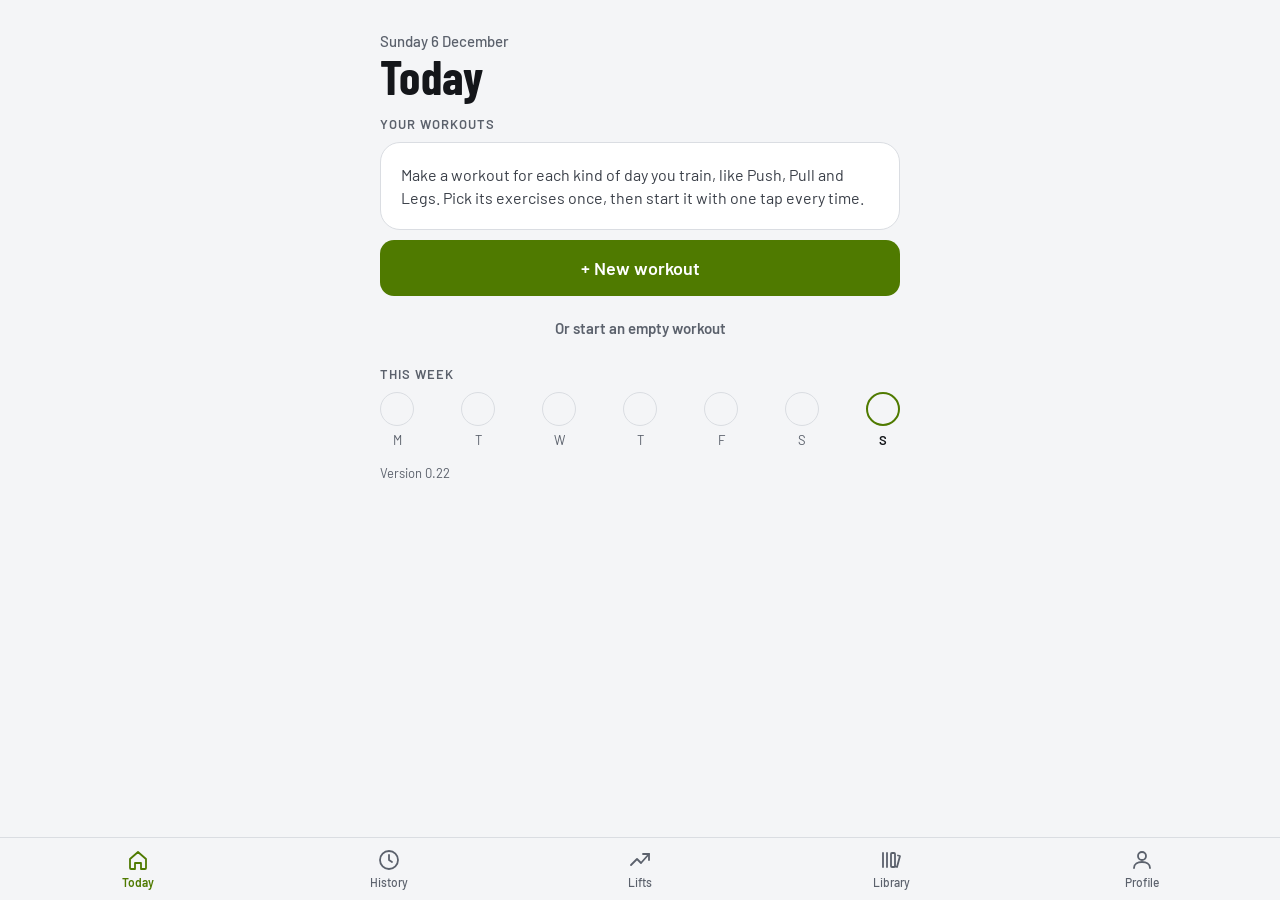
==== index.html @ 2bae164b "v0.22: add library lifts during a workout; shrugs under Shoulders and plural search Co-Authored-By: " ====
<!doctype html>
<html lang="en-GB">
<head>
<meta charset="utf-8">
<title>Gym Log</title>
<meta name="viewport" content="width=device-width, initial-scale=1, maximum-scale=1, user-scalable=no, viewport-fit=cover">
<meta name="theme-color" content="#0E0F11">
<script>
/* Theme before first paint: Auto follows the phone, Dark/Light are the user's choice (localStorage, per device). */
(function () {
  var KEY = 'gymlog_theme', mq = window.matchMedia('(prefers-color-scheme: light)');
  function pref() { try { var v = localStorage.getItem(KEY); return v === 'dark' || v === 'light' ? v : 'auto'; } catch (e) { return 'auto'; } }
  function apply() {
    var p = pref(), t = p === 'auto' ? (mq.matches ? 'light' : 'dark') : p;
    document.documentElement.dataset.theme = t;
    var m = document.querySelector('meta[name=theme-color]');
    if (m) m.content = t === 'light' ? '#F4F5F7' : '#0E0F11';
  }
  window.gymlogTheme = { get: pref, set: function (v) { try { if (v === 'auto') localStorage.removeItem(KEY); else localStorage.setItem(KEY, v); } catch (e) {} apply(); } };
  if (mq.addEventListener) mq.addEventListener('change', apply);
  apply();
})();
</script>
<meta name="apple-mobile-web-app-capable" content="yes">
<meta name="mobile-web-app-capable" content="yes">
<meta name="apple-mobile-web-app-title" content="Gym Log">
<meta name="apple-mobile-web-app-status-bar-style" content="black-translucent">
<meta name="format-detection" content="telephone=no">
<link rel="manifest" href="manifest.webmanifest">
<link rel="icon" type="image/png" sizes="192x192" href="icons/icon-192.png">
<link rel="apple-touch-icon" href="icons/apple-touch-icon.png">
<link rel="stylesheet" href="fonts/fonts.css">

<style>
/* ============ TOKENS ============ */
:root{
  --bg:#0E0F11;
  --surface:#17191D;
  --raised:#1F2227;
  --line:#2A2E35;
  --line-strong:#3A3F48;
  --text:#F2F3F5;
  --text-2:#C9CCD2;
  --muted:#B4B9C2;
  --accent:#C8F54A;
  --on-accent:#0E0F11;
  --warn:#FF9A4A;
  --warn-bg:#2A180B;
  --warn-line:#5A3416;
  --accent-soft:#1F2A0E;
  --trend:#5A606B;
  --font-body:'Barlow', system-ui, -apple-system, sans-serif;
  --font-num:'Barlow Condensed', 'Barlow', system-ui, sans-serif;
  --safe-top:max(env(safe-area-inset-top), 20px);
  --safe-bottom:env(safe-area-inset-bottom, 0px);
  /* Space under the tab bar: 28px on an iPhone 16 Pro (34px home-indicator inset), like the design and iOS tab bars. */
  --tabs-bottom:max(calc(var(--safe-bottom) - 6px), 8px);
  color-scheme:dark;
}
:root[data-theme="light"]{
  --bg:#F4F5F7;
  --surface:#FFFFFF;
  --raised:#ECEEF1;
  --line:#DADDE2;
  --line-strong:#C3C8D0;
  --text:#14161A;
  --text-2:#3A3F48;
  --muted:#5B616C;
  --accent:#4F7A00;
  --on-accent:#FFFFFF;
  --warn:#B85A00;
  --warn-bg:#FFF1E3;
  --warn-line:#F0C79E;
  --accent-soft:#E6F2CC;
  --trend:#9AA0AB;
  color-scheme:light;
}
/* The app uses the black-translucent status bar (white clock), so keep a dark strip behind it in the light theme. */
:root[data-theme="light"] body::before{content:'';position:fixed;top:0;left:0;right:0;height:env(safe-area-inset-top,0px);background:#0E0F11;z-index:40;pointer-events:none}

/* ============ BASE ============ */
*{box-sizing:border-box}
html{background:var(--bg)}
/* At least the full screen tall. In the iOS home-screen app a page shorter than the screen
   gets a short viewport and the fixed tab bar floats above the bottom; long pages were fine. */
body{
  margin:0;min-height:100vh;min-height:100lvh;
  background:var(--bg);color:var(--text);font-family:var(--font-body);
  -webkit-font-smoothing:antialiased;-webkit-tap-highlight-color:transparent;
  -webkit-text-size-adjust:100%;
}
a{color:inherit;text-decoration:none}
button{font:inherit;color:inherit;cursor:pointer}
input{font:inherit}

/* The page itself scrolls; the tab bar is fixed over it, so leave room for the bar (6 + 48 + 1px border). */
#screen{padding-bottom:calc(var(--tabs-bottom) + 55px)}
.screen{padding:calc(var(--safe-top) + 12px) 20px 24px;display:flex;flex-direction:column;gap:16px;max-width:560px;margin:0 auto}

/* ============ TYPE ============ */
.date{font-size:15px;font-weight:500;color:var(--muted)}
.title{margin:2px 0 0;font-family:var(--font-num);font-size:48px;font-weight:700;line-height:1;letter-spacing:0.01em}
.eyebrow{font-size:13px;font-weight:600;letter-spacing:0.08em;color:var(--muted);text-transform:uppercase}
.lead{font-size:16px;line-height:1.45;color:var(--text-2)}
.note{font-size:13px;line-height:1.45;color:var(--muted)}
.center{text-align:center}

/* ============ BLOCKS ============ */
.card{background:var(--surface);border:1px solid var(--line);border-radius:20px;padding:20px;display:flex;flex-direction:column;gap:14px}
.list{background:var(--surface);border:1px solid var(--line);border-radius:16px;padding:0 16px;display:flex;flex-direction:column}
.list-row{display:flex;justify-content:space-between;align-items:center;gap:12px;min-height:48px;border-bottom:1px solid var(--line);font-size:16px}
.list-row:last-child{border-bottom:none}
.list-row > :first-child{color:var(--text-2)}
.list-row > :last-child{font-weight:600}

.banner{border-radius:16px;padding:14px 16px;display:flex;align-items:center;gap:12px}
.banner .dot{width:10px;height:10px;border-radius:50%;flex:none}
.banner-title{font-size:17px;font-weight:600}
.banner-sub{font-size:14px;color:var(--text-2);margin-top:2px}
.banner.warn{background:var(--warn-bg);border:1px solid var(--warn-line)}
.banner.warn .dot{background:var(--warn)}
.banner.warn .banner-title{color:var(--warn)}
.banner.ok{background:var(--surface);border:1px solid var(--line)}
.banner.ok .dot{background:var(--accent)}

.stack{display:flex;flex-direction:column;gap:10px}
.btn{height:56px;width:100%;border-radius:14px;font-size:18px;font-weight:600;display:flex;align-items:center;justify-content:center;gap:10px;border:none;touch-action:manipulation}
.btn-primary{background:var(--accent);color:var(--on-accent)}
.btn-secondary{background:transparent;border:1px solid var(--line-strong);color:var(--text)}
.btn:active{opacity:0.8;transform:scale(0.99)}
.btn:disabled{opacity:0.45}

.toggle-row{display:flex;justify-content:space-between;align-items:center;min-height:52px;font-size:16px;font-weight:500}
.switch{width:56px;height:44px;border:5px solid transparent;border-left:0;border-right:0;background-clip:padding-box;border-radius:17px;background-color:var(--line-strong);padding:3px;display:flex;justify-content:flex-start;align-items:center;flex:none}
.switch span{width:28px;height:28px;border-radius:50%;background:var(--text);display:block}
.switch[aria-checked="true"]{background-color:var(--accent);justify-content:flex-end}
.switch[aria-checked="true"] span{background:var(--on-accent)}

.chip-btn{min-width:64px;height:44px;padding:0 14px;border-radius:12px;border:1px solid var(--line-strong);background:transparent;color:var(--text);font-size:15px;font-weight:600;touch-action:manipulation}
.text-btn{background:none;border:none;color:var(--muted);font-size:15px;font-weight:600;min-height:44px;padding:0 4px}
.text-btn.danger{color:var(--warn)}
.warn-text{color:var(--warn)}
.text-input{width:100%;height:52px;border-radius:14px;border:1px solid var(--line-strong);background:var(--raised);color:var(--text);font-size:17px;padding:0 14px}
.text-input:focus{outline:2px solid var(--accent);outline-offset:-1px}
.up-next{font-family:var(--font-num);font-size:58px;font-weight:700;line-height:0.95}
.note-lg{font-size:14px;line-height:1.4;color:var(--muted)}
.muted{color:var(--muted)}
a.btn{text-decoration:none}

/* ============ TODAY ============ */
.kv{display:flex;justify-content:space-between;align-items:baseline;gap:12px}
.kv > :first-child{font-size:15px;color:var(--muted)}
.kv > :last-child{font-size:18px;font-weight:600;text-align:right}
.accent{color:var(--accent)}
.week{display:flex;justify-content:space-between}
.day{display:flex;flex-direction:column;align-items:center;gap:6px}
.dot{width:34px;height:34px;border-radius:50%;border:1px solid var(--line)}
.dot.on{background:var(--accent);border-color:var(--accent)}
.day.today .dot{border:2px solid var(--accent)}
.day-label{font-size:13px;color:var(--muted)}
.day.today .day-label{color:var(--text);font-weight:600}
.recent{display:flex;flex-direction:column}
.recent .eyebrow{margin-bottom:4px}
.recent-row{display:flex;align-items:center;justify-content:space-between;gap:12px;min-height:52px;border-bottom:1px solid var(--line)}
.recent-row:last-child{border-bottom:none}
.recent-name{font-size:17px;font-weight:600}
.recent-vals{display:flex;align-items:baseline;gap:10px;font-size:17px;font-weight:600;white-space:nowrap}
.recent-vals .muted{font-size:14px;font-weight:500}
.muscles{display:flex;flex-direction:column;gap:8px}
.muscle-row{display:grid;grid-template-columns:110px 1fr 36px;align-items:center;gap:10px;min-height:24px}
.muscle-name{font-size:15px;color:var(--text-2);white-space:nowrap;overflow:hidden;text-overflow:ellipsis}
.muscle-track{height:8px;border-radius:4px;background:var(--surface)}
.muscle-bar{height:8px;border-radius:4px;background:var(--accent);min-width:4px}
.weeks{display:flex;align-items:flex-end;gap:8px;height:84px}
.wk-col{flex:1;display:flex;flex-direction:column;align-items:center;justify-content:flex-end;gap:4px}
.wk-n{font-family:var(--font-num);font-size:16px;font-weight:600;color:var(--muted);min-height:18px}
.wk-bar{width:100%;border-radius:4px;background:var(--line)}
.wk-bar.now{background:var(--accent)}
.muscle-n{font-family:var(--font-num);font-size:20px;font-weight:700;text-align:right}
.wo-card{background:var(--surface);border:1px solid var(--line);border-radius:20px;padding:16px 18px;display:flex;flex-direction:column;gap:8px}
.wo-head{display:flex;align-items:center;justify-content:space-between;gap:12px}
.wo-head .text-btn{display:flex;align-items:center;margin-right:-4px}
.wo-name{font-family:var(--font-num);font-size:34px;font-weight:700;line-height:1;min-width:0;overflow:hidden;text-overflow:ellipsis;white-space:nowrap}
.wo-ex{font-size:15px;line-height:1.4;color:var(--text-2)}
.wo-foot{display:flex;align-items:center;justify-content:space-between;gap:12px;margin-top:4px}
.wo-foot .muted{font-size:14px}
.wo-start{width:auto;min-width:120px;height:48px;padding:0 22px}
.today .text-btn[data-act=start-empty]{align-self:center}

/* ============ WORKOUT EDITOR ============ */
.wo-list{display:flex;flex-direction:column;background:var(--surface);border:1px solid var(--line);border-radius:16px;padding:0 6px 0 16px}
.wo-list .note{padding:14px 0}
.wo-row{display:flex;align-items:center;gap:2px;min-height:56px;border-bottom:1px solid var(--line)}
.wo-row:last-child{border-bottom:none}
.wo-row-name{flex:1;min-width:0;display:flex;flex-direction:column;gap:1px;font-size:17px;font-weight:600}
.wo-row-name small{font-size:13px;font-weight:500;color:var(--muted)}
.wo-row .wk-icon{justify-content:center;color:var(--muted)}
.wk-icon:disabled{opacity:0.3}
.pick-list{display:flex;flex-wrap:wrap;gap:8px}
.copy-row{display:flex;flex-direction:column;align-items:flex-start;gap:2px;min-height:56px;padding:10px 14px;border-radius:14px;border:1px solid var(--line-strong);background:transparent;text-align:left;font-size:15px;font-weight:600}
.copy-row .muted{font-size:13px;font-weight:500}

/* ============ HISTORY ============ */
.hist{gap:14px}
.search{position:relative}
.search svg{position:absolute;left:14px;top:14px;color:var(--muted);pointer-events:none}
.search .text-input{height:48px;padding-left:44px;border-color:var(--line);background:var(--surface);font-size:16px;border-radius:12px}
.search .text-input::-webkit-search-cancel-button{filter:invert(0.6)}
.hist-list{display:flex;flex-direction:column;gap:18px}
.hist-card{background:var(--surface);border:1px solid var(--line);border-radius:16px;display:flex;flex-direction:column}
.hist-main{display:flex;flex-direction:column;gap:8px;padding:14px 16px;background:none;border:none;text-align:left;width:100%}
.hist-head{display:flex;justify-content:space-between;align-items:baseline;gap:12px}
.hist-head .muted{font-size:14px;white-space:nowrap}
.hist-title{font-size:17px;font-weight:600}
.hist-row{display:flex;justify-content:space-between;align-items:center;gap:12px;font-size:15px}
.hist-ex{display:flex;align-items:center;gap:8px;color:var(--muted)}
.hist-set{font-weight:600;white-space:nowrap}
.stall{height:20px;padding:0 7px;border-radius:6px;background:var(--warn);color:var(--on-accent);font-size:12px;font-weight:700;display:inline-flex;align-items:center}
.pr{height:20px;padding:0 7px;border-radius:6px;background:var(--accent);color:var(--on-accent);font-size:12px;font-weight:700;display:inline-flex;align-items:center}
.hist-sets{display:flex;flex-wrap:wrap;gap:4px 14px;font-size:14px;color:var(--text-2);margin:-2px 0 4px}
.hist-sets b{font-size:11px;color:var(--muted);font-weight:700;margin-right:2px}
.hist-actions{display:flex;justify-content:space-between;flex-wrap:wrap;margin:-6px 12px 6px}
.hist-detail{display:flex;flex-direction:column;gap:8px;padding:0 16px 8px}
.hist-detail .hist-sets{margin:0 0 4px;gap:6px}
.set-chip{min-height:44px;padding:0 12px;border-radius:12px;border:1px solid var(--line-strong);background:var(--raised);color:var(--text);font-size:15px;font-weight:600}
.set-chip b{font-size:11px;color:var(--muted);margin-right:4px}
.hist-actions a.text-btn{display:flex;align-items:center;color:var(--accent)}

/* ============ LIFT PROGRESS ============ */
.lift{gap:16px}
.lift-head{display:flex;align-items:center;justify-content:space-between;gap:12px}
.lift-head .title{margin:0;min-width:0;overflow:hidden;text-overflow:ellipsis;white-space:nowrap}
.change-lift{display:flex;align-items:center;gap:6px;flex:none}
.e1rm-row{display:flex;align-items:flex-end;justify-content:space-between;gap:12px}
.e1rm-big{display:flex;align-items:baseline;gap:6px;font-family:var(--font-num);font-size:68px;font-weight:700;line-height:1}
.e1rm-big .unit{font-family:var(--font-body);font-size:22px;font-weight:500;color:var(--muted)}
.change-pill{height:32px;padding:0 12px;border-radius:16px;background:var(--accent-soft);color:var(--accent);font-size:14px;font-weight:600;display:flex;align-items:center;margin-bottom:10px;white-space:nowrap}
.change-pill.down{background:var(--warn-bg);color:var(--warn)}
.ov-row{width:100%;background:none;border:0;border-bottom:1px solid var(--line);color:inherit;font:inherit;text-align:left;padding:6px 0;min-height:56px}
.ov-row:last-child{border-bottom:none}
.ov-name{display:flex;flex-direction:column;gap:2px;min-width:0}
.ov-pill{margin:0;flex:none}
.ov-stall{font-size:12px;font-weight:700;color:var(--warn);margin-left:6px}
.ov-note{font-size:14px}
.split-add{display:flex;align-items:center;gap:10px}
.split-add select{flex:1;min-width:0}
.segmented{display:flex;gap:4px;background:var(--surface);border-radius:14px;padding:4px}
.segmented button{flex:1;height:44px;border:none;border-radius:10px;background:transparent;color:var(--muted);font-size:15px;font-weight:600}
.segmented button[aria-pressed="true"]{background:var(--line);color:var(--text)}
.lib-banner{display:flex;align-items:center;justify-content:space-between;gap:12px;background:var(--accent-soft);color:var(--accent);border-radius:12px;padding:6px 6px 6px 14px;font-size:15px;min-height:48px}
.lib-banner b{font-weight:700}
.lib-banner .text-btn{min-width:56px;color:var(--accent);font-weight:700}
.lib-groups{display:flex;flex-wrap:wrap;gap:8px}
.lib-groups .chip-btn{min-width:0;padding:0 14px}
.lib-groups .chip-btn[data-plate]{min-width:48px}
.lib-groups .chip-btn[aria-pressed="true"]{background:var(--accent);border-color:var(--accent);color:var(--on-accent)}
.lib-list{display:flex;flex-direction:column}
.lib-row{display:flex;align-items:center;gap:8px;min-height:72px;border-bottom:1px solid var(--line)}
.lib-row:last-child{border-bottom:none}
.lib-main{flex:1;min-width:0;display:flex;align-items:center;gap:12px;padding:8px 0;color:inherit;text-decoration:none}
.lib-thumb{width:56px;height:56px;flex:none;border-radius:10px;object-fit:cover;background:#fff}
.lib-name{display:flex;flex-direction:column;gap:2px;min-width:0;font-size:17px;font-weight:600}
.lib-name small{font-size:13px;font-weight:500;color:var(--muted)}
.lib-add{flex:none;width:44px;height:44px;border-radius:50%;border:none;background:var(--accent);color:var(--on-accent);display:flex;align-items:center;justify-content:center;touch-action:manipulation}
.lib-add.done{background:var(--raised);color:var(--accent)}
.lib-photos{position:relative;border-radius:16px;overflow:hidden;background:var(--surface);aspect-ratio:3/2}
.lib-photos img{position:absolute;inset:0;width:100%;height:100%;object-fit:contain}
.lib-photos.flip img:last-child{animation:lib-flip 2.4s ease-in-out infinite}
@keyframes lib-flip{0%,35%{opacity:0}50%,85%{opacity:1}100%{opacity:0}}
@media (prefers-reduced-motion:reduce){.lib-photos.flip img:last-child{animation:none;opacity:0}}
.lift-head .lib-title{font-size:34px;line-height:1.05;white-space:normal;overflow:visible}
.lib-facts{gap:12px}
.lib-val{font-size:17px;font-weight:600;margin-top:2px}
.lib-steps{margin:0;padding-left:22px;display:flex;flex-direction:column;gap:10px;font-size:16px;line-height:1.45}
.chart{display:block;overflow:visible}
.c-grid{stroke:var(--line);stroke-width:1}
.c-text{fill:var(--muted);font-size:11px;font-family:var(--font-body)}
.c-trend{stroke:var(--trend);stroke-width:1.5;stroke-dasharray:4 4}
.c-line{fill:none;stroke:var(--accent);stroke-width:2.5;stroke-linecap:round;stroke-linejoin:round}
.c-dot{fill:var(--accent)}
.c-last{fill:var(--accent)}
.chart-empty{height:150px;display:flex;align-items:center;justify-content:center;color:var(--muted);font-size:15px}
.tiles{display:flex;gap:10px}
.tile{flex:1;min-width:0;background:var(--surface);border:1px solid var(--line);border-radius:14px;padding:12px;display:flex;flex-direction:column;gap:2px}
.tile-label{font-size:12px;color:var(--muted)}
.tile-val{font-family:var(--font-num);font-size:26px;font-weight:700;white-space:nowrap;overflow:hidden;text-overflow:ellipsis}
.th-row{display:flex;align-items:center;justify-content:space-between;gap:12px;min-height:48px;border-bottom:1px solid var(--line)}
.th-row:last-child{border-bottom:none}
.th-left{display:flex;align-items:center;gap:10px}
.th-date{font-size:15px;color:var(--muted);width:52px}
.th-set{font-size:17px;font-weight:600;white-space:nowrap}
.th-row .muted{font-size:14px;white-space:nowrap}

/* ============ ACTIVE WORKOUT ============ */
.no-tabs #tabs{display:none}
.no-tabs #screen{padding-bottom:var(--tabs-bottom)}
.wk{gap:10px;padding-top:calc(var(--safe-top) + 4px)}
.wk-head{display:flex;align-items:center;justify-content:space-between;min-height:52px;gap:8px}
.wk-icon{width:44px;height:44px;display:flex;align-items:center;justify-content:flex-start;color:var(--text);background:none;border:none;padding:0;flex:none}
.wk-title{flex:1;min-width:0;background:none;border:none;padding:0;display:flex;flex-direction:column;align-items:center}
.wk-name{font-family:var(--font-num);font-size:32px;font-weight:700;line-height:1;max-width:100%;overflow:hidden;text-overflow:ellipsis;white-space:nowrap}
.wk-sub{font-size:13px;color:var(--muted);margin-top:2px;font-variant-numeric:tabular-nums}
.wk-finish{min-width:44px;height:44px;background:none;border:none;padding:0;font-size:16px;font-weight:600;color:var(--accent);flex:none;text-align:right}
.wk-last{font-size:14px;color:var(--muted)}

.rest-card{background:var(--surface);border:1px solid var(--line);border-radius:16px;padding:12px 16px 14px;display:flex;flex-direction:column;gap:10px;transition:background .2s}
.rest-top{display:flex;align-items:center;justify-content:space-between;gap:8px}
.rest-read{display:flex;align-items:baseline;gap:10px}
.rest-label{font-size:12px;font-weight:600;letter-spacing:0.08em;color:var(--muted)}
.rest-time{font-family:var(--font-num);font-size:34px;font-weight:700;line-height:1;color:var(--accent);font-variant-numeric:tabular-nums}
.rest-btns{display:flex;gap:8px}
.rest-track{height:4px;border-radius:2px;background:var(--line)}
.rest-bar{height:4px;border-radius:2px;background:var(--accent)}
.rest-card.rest-done{background:var(--accent);border-color:var(--accent);animation:rest-pulse 1s ease-in-out 3}
.rest-done .rest-label,.rest-done .rest-time{color:var(--on-accent)}
.rest-done .chip-btn{border-color:color-mix(in srgb, var(--on-accent) 35%, transparent);color:var(--on-accent)}
.rest-done .rest-track{background:color-mix(in srgb, var(--on-accent) 20%, transparent)}
.rest-done .rest-bar{background:var(--on-accent)}
@keyframes rest-pulse{50%{transform:scale(1.02)}}

.sets{display:flex;flex-direction:column;gap:4px}
.set-head,.set-main{display:grid;grid-template-columns:44px 1fr 1fr;column-gap:10px;align-items:center}
.set-head{grid-template-columns:44px 1fr 1fr 44px;font-size:12px;font-weight:600;letter-spacing:0.08em;color:var(--muted)}
.set-row{display:flex;align-items:center;gap:10px;min-height:52px}
.set-main{flex:1;min-height:48px;background:none;border:none;padding:0;text-align:left;color:var(--muted)}
.set-row.done .set-main{color:var(--text-2)}
.badge small{font-size:10px;margin-left:1px}
.badge{min-width:36px;padding:0 4px;height:24px;border-radius:8px;background:var(--raised);font-size:12px;font-weight:600;display:flex;align-items:center;justify-content:center;color:inherit}
.set-num{font-family:var(--font-num);font-size:26px;font-weight:600;line-height:1}
.fail-mark{font-family:var(--font-body);font-size:11px;font-weight:700;color:var(--accent);margin-left:6px;vertical-align:super}
.tick{width:44px;height:44px;border-radius:50%;flex:none;display:flex;align-items:center;justify-content:center;background:transparent;border:1.5px solid var(--line-strong);padding:0;touch-action:manipulation}
.tick.done{background:var(--accent);border-color:var(--accent);color:var(--on-accent)}

.set-editor{background:var(--surface);border:1.5px solid var(--line-strong);border-radius:18px;padding:14px;display:flex;flex-direction:column;gap:10px;margin:4px 0}
.ed-top{display:flex;align-items:center;justify-content:space-between;gap:8px;min-height:44px}
.ed-badge{height:28px;padding:0 12px;border-radius:8px;background:var(--raised);color:var(--text);font-size:13px;font-weight:700;letter-spacing:0.06em;display:flex;align-items:center}
.fail-btn{height:44px;padding:0 14px;border-radius:12px;border:1px solid var(--line-strong);background:transparent;color:var(--muted);font-size:14px;font-weight:600;display:flex;align-items:center;gap:8px}
.fail-btn[aria-pressed="true"]{border-color:var(--accent);color:var(--accent)}
.stepper{display:flex;align-items:center;gap:8px}
.st-label{width:44px;font-size:12px;font-weight:600;letter-spacing:0.08em;color:var(--muted);flex:none}
.st-btn{width:52px;height:52px;border-radius:14px;border:none;background:var(--raised);color:var(--text);display:flex;align-items:center;justify-content:center;flex:none;touch-action:manipulation}
.st-btn:active{background:var(--line-strong)}
.st-val{flex:1;min-width:0;width:100%;text-align:center;font-family:var(--font-num);font-size:50px;font-weight:700;line-height:1;background:transparent;border:none;color:var(--text);padding:0;border-radius:10px}
.st-val:focus{outline:2px solid var(--accent);outline-offset:2px}
.live{display:flex;flex-wrap:wrap;justify-content:space-between;align-items:baseline;gap:2px 12px;font-size:14px;min-height:20px}
.live-e1rm{color:var(--accent);font-weight:600}
.summary{flex:1 0 100%;display:grid;grid-template-columns:repeat(auto-fit,minmax(0,1fr));gap:8px}
.sum-tile{background:var(--raised);border-radius:12px;padding:8px 6px;text-align:center;display:flex;flex-direction:column;gap:1px}
.sum-tile small{font-size:12px;color:var(--muted)}
.sum-tile b{font-family:var(--font-num);font-size:28px;font-weight:600;line-height:1.1}
.sum-tile span{font-size:13px;color:var(--muted);min-height:16px}
.sum-tile.up b,.sum-tile.up span{color:var(--accent)}
.sum-tile.down span{color:var(--warn)}
.targets-toggle{flex:1 0 100%;min-height:44px;border-radius:12px;border:1px solid var(--line-strong);background:transparent;color:var(--text);font-size:15px;font-weight:600}
.targets-toggle[aria-expanded=true]{background:var(--raised)}
.targets{flex:1 0 100%;display:flex;flex-wrap:wrap;align-items:center;gap:8px;margin-top:6px}
.targets-label{font-size:13px;color:var(--muted);width:100%}
.target-chip{min-height:44px;padding:0 14px;border-radius:12px;border:1px solid var(--line-strong);background:var(--raised);color:var(--text);font-size:16px;font-weight:600}
.live-plates{color:var(--muted)}
.set-editor .text-btn{align-self:center;margin-top:-4px}

.add-sets{display:flex;gap:8px;margin-top:2px}
.wk-next{display:flex;align-items:center;justify-content:space-between;min-height:52px;margin-top:8px;padding:0 4px;border:none;border-top:1px solid var(--line);background:none;font-size:15px;color:var(--muted);width:100%;text-align:left}

/* ============ SHEET ============ */
.sheet-backdrop{position:fixed;inset:0;background:rgba(0,0,0,.55);z-index:20}
.sheet{position:fixed;left:0;right:0;bottom:0;z-index:21;max-height:88vh;max-height:88dvh;overflow-y:auto;background:var(--surface);border-top:1px solid var(--line);border-radius:20px 20px 0 0;padding:12px 20px calc(var(--safe-bottom) + 16px);display:flex;flex-direction:column;gap:12px;max-width:560px;margin:0 auto}
.sheet-head{display:flex;align-items:center;justify-content:space-between}
.sheet-list{display:flex;flex-direction:column}
.sheet-row{display:flex;align-items:center;gap:8px;border-bottom:1px solid var(--line)}
.sheet-row.current .sheet-jump span:first-child{color:var(--accent)}
.sheet-jump{flex:1;min-height:52px;display:flex;align-items:center;justify-content:space-between;gap:12px;background:none;border:none;padding:0;font-size:17px;font-weight:600;text-align:left}
.sheet-jump .muted{font-size:14px;font-weight:500}
.sheet .wk-icon{justify-content:center;color:var(--muted)}
.equip{display:flex;flex-wrap:wrap;gap:8px}
.equip-chip input{position:absolute;opacity:0;pointer-events:none}
.equip-chip span{display:flex;align-items:center;height:44px;padding:0 14px;border-radius:12px;border:1px solid var(--line-strong);font-size:15px;font-weight:600;color:var(--muted)}
.equip-chip input:checked + span{border-color:var(--accent);color:var(--accent)}
.equip-chip input:focus-visible + span{outline:2px solid var(--accent)}
.ex-form{display:flex;flex-direction:column;gap:10px}
.field{display:flex;flex-direction:column;gap:8px}
.field-label{font-size:13px;font-weight:600;letter-spacing:0.04em;color:var(--muted);margin-top:4px}
.field-label .muted{font-weight:500;letter-spacing:0}
.more{border-top:1px solid var(--line);border-bottom:1px solid var(--line)}
.more summary{min-height:48px;display:flex;align-items:center;font-size:15px;font-weight:600;color:var(--text-2);cursor:pointer;list-style:none}
.more summary::-webkit-details-marker{display:none}
.more summary::after{content:'+';margin-left:auto;font-size:22px;color:var(--muted)}
.more[open] summary::after{content:'−'}
.more-body{display:flex;flex-direction:column;gap:10px;padding-bottom:14px}
.ex-form .equip-chip span{height:40px;padding:0 12px;font-size:14px}
.check-row{display:flex;align-items:center;gap:12px;min-height:48px;font-size:16px}
.check-row input{width:22px;height:22px;accent-color:var(--accent)}
.ex-form:not(:has(input[name=equipment][value=cable]:checked)) .only-cable{display:none}
.ex-form:not(:has(input[name=equipment]:is([value=barbell],[value=ezbar],[value=trapbar],[value=smith],[value=plate-loaded]):checked)) .only-plates{display:none}
.ex-details{display:flex;flex-wrap:wrap;align-items:baseline;gap:2px 10px;width:100%;min-height:44px;padding:8px 0;background:none;border:none;text-align:left;font-size:14px;line-height:1.4;color:var(--text-2)}
.ex-line{flex:1 1 200px}
.ex-setup{order:3;flex-basis:100%;color:var(--warn)}
.ex-edit{color:var(--accent);font-weight:600}
.sheet-name{display:flex;flex-direction:column;gap:2px}
.sheet-name small{font-size:13px;font-weight:500;color:var(--muted)}

/* ============ TAB BAR ============ */
/* Fixed to the bottom edge rather than placed by the page height, which iOS home-screen apps report unreliably. */
#tabs{position:fixed;left:0;right:0;bottom:0;z-index:5;display:flex;padding:6px 12px var(--tabs-bottom);border-top:1px solid var(--line);background:var(--bg)}
#tabs a{flex:1;min-height:48px;display:flex;flex-direction:column;align-items:center;justify-content:center;gap:3px;color:var(--muted);font-size:12px;font-weight:500}
#tabs a[aria-current="page"]{color:var(--accent);font-weight:600}
#tabs svg{width:24px;height:24px}
#tabs a{position:relative}
#tabs a.alert::after{content:'';position:absolute;top:6px;left:calc(50% + 8px);width:9px;height:9px;border-radius:50%;background:var(--warn);border:2px solid var(--bg)}
a.banner{text-decoration:none;color:inherit}

/* ============ TOAST ============ */
#toast{position:fixed;left:16px;right:16px;bottom:calc(var(--tabs-bottom) + 70px);margin:0 auto;max-width:420px;background:var(--raised);border:1px solid var(--line-strong);color:var(--text);border-radius:14px;padding:14px 16px;font-size:15px;line-height:1.4;opacity:0;transform:translateY(8px);transition:opacity .2s,transform .2s;pointer-events:none;z-index:10}
#toast.show{opacity:1;transform:none}

/* ============ PR FLASH ============ */
#flash{position:fixed;left:16px;right:16px;top:calc(var(--safe-top) + 8px);margin:0 auto;max-width:420px;z-index:30;background:var(--accent);color:var(--on-accent);border-radius:18px;padding:16px 18px;box-shadow:0 10px 30px rgba(0,0,0,.5);cursor:pointer}
#flash[hidden]{display:none}
#flash.show{animation:flash-pop .45s cubic-bezier(.2,1.4,.4,1)}
.flash-title{font-family:var(--font-num);font-size:40px;font-weight:700;line-height:1;letter-spacing:0.02em}
.flash-sub{font-size:16px;font-weight:600;margin-top:4px}
@keyframes flash-pop{from{opacity:0;transform:translateY(-12px) scale(.9)}}
.pr-mark{font-family:var(--font-body);font-size:11px;font-weight:700;color:var(--on-accent);background:var(--accent);border-radius:5px;padding:1px 5px;margin-left:6px;vertical-align:super}
@media (prefers-reduced-motion:reduce){#flash.show{animation:none}}

/* Immersive home-screen app: no rubber-band or pull-to-refresh, no double-tap zoom,
   no grey tap flash, no long-press menu or text selection on controls. */
html, body { overscroll-behavior: none; }
html { touch-action: manipulation; -webkit-tap-highlight-color: transparent; }
button, a, label, summary, nav, [role="button"], [role="tab"] { -webkit-touch-callout: none; -webkit-user-select: none; user-select: none; }
</style>
</head>
<body>
<main id="screen" aria-live="polite"></main>

<nav id="tabs" aria-label="Main">
  <a href="#today" data-tab="today">
    <svg viewBox="0 0 24 24" fill="none" stroke="currentColor" stroke-width="1.8" stroke-linecap="round" stroke-linejoin="round" aria-hidden="true"><path d="M4 11l8-7 8 7v9a1 1 0 0 1-1 1h-4v-6H9v6H5a1 1 0 0 1-1-1z"/></svg>
    <span>Today</span>
  </a>
  <a href="#history" data-tab="history">
    <svg viewBox="0 0 24 24" fill="none" stroke="currentColor" stroke-width="1.8" stroke-linecap="round" stroke-linejoin="round" aria-hidden="true"><circle cx="12" cy="12" r="9"/><path d="M12 7v5l3 2"/></svg>
    <span>History</span>
  </a>
  <a href="#lift" data-tab="lift">
    <svg viewBox="0 0 24 24" fill="none" stroke="currentColor" stroke-width="1.8" stroke-linecap="round" stroke-linejoin="round" aria-hidden="true"><path d="M3 17l6-6 4 4 8-9"/><path d="M15 6h6v6"/></svg>
    <span>Lifts</span>
  </a>
  <a href="#library" data-tab="library">
    <svg viewBox="0 0 24 24" fill="none" stroke="currentColor" stroke-width="1.8" stroke-linecap="round" stroke-linejoin="round" aria-hidden="true"><path d="M4 5v14M8 5v14"/><rect x="12" y="5" width="4" height="14" rx="1"/><path d="M19 7.5l2 .5-3 11-2-.5"/></svg>
    <span>Library</span>
  </a>
  <a href="#profile" data-tab="profile">
    <svg viewBox="0 0 24 24" fill="none" stroke="currentColor" stroke-width="1.8" stroke-linecap="round" stroke-linejoin="round" aria-hidden="true"><circle cx="12" cy="8" r="4"/><path d="M4 20c0-4 3.6-6 8-6s8 2 8 6"/></svg>
    <span>Profile</span>
  </a>
</nav>

<div id="toast" role="status"></div>
<div id="flash" role="alert" hidden></div>

<script>
/* Release routine: bump these, bump CACHE in sw.js, run the tests, push to main. */
var APP_VERSION = "0.22";
var APP_WHATS_NEW = "Add exercises from the library during a workout; shrugs show under Shoulders and match a plural search";
</script>
<script type="module" src="src/app.js"></script>
</body>
</html>
---- fonts/fonts.css ----
/* Vendored from Google Fonts so the app works offline. Only the subsets this app's text uses. */
/* latin */
@font-face {
  font-family: 'Barlow';
  font-style: normal;
  font-weight: 400;
  font-display: swap;
  src: url(Barlow-0.woff2) format('woff2');
  unicode-range: U+0000-00FF, U+0131, U+0152-0153, U+02BB-02BC, U+02C6, U+02DA, U+02DC, U+0304, U+0308, U+0329, U+2000-206F, U+20AC, U+2122, U+2191, U+2193, U+2212, U+2215, U+FEFF, U+FFFD;
}
/* latin */
@font-face {
  font-family: 'Barlow';
  font-style: normal;
  font-weight: 500;
  font-display: swap;
  src: url(Barlow-1.woff2) format('woff2');
  unicode-range: U+0000-00FF, U+0131, U+0152-0153, U+02BB-02BC, U+02C6, U+02DA, U+02DC, U+0304, U+0308, U+0329, U+2000-206F, U+20AC, U+2122, U+2191, U+2193, U+2212, U+2215, U+FEFF, U+FFFD;
}
/* latin */
@font-face {
  font-family: 'Barlow';
  font-style: normal;
  font-weight: 600;
  font-display: swap;
  src: url(Barlow-2.woff2) format('woff2');
  unicode-range: U+0000-00FF, U+0131, U+0152-0153, U+02BB-02BC, U+02C6, U+02DA, U+02DC, U+0304, U+0308, U+0329, U+2000-206F, U+20AC, U+2122, U+2191, U+2193, U+2212, U+2215, U+FEFF, U+FFFD;
}
/* latin */
@font-face {
  font-family: 'Barlow Condensed';
  font-style: normal;
  font-weight: 500;
  font-display: swap;
  src: url(BarlowCondensed-3.woff2) format('woff2');
  unicode-range: U+0000-00FF, U+0131, U+0152-0153, U+02BB-02BC, U+02C6, U+02DA, U+02DC, U+0304, U+0308, U+0329, U+2000-206F, U+20AC, U+2122, U+2191, U+2193, U+2212, U+2215, U+FEFF, U+FFFD;
}
/* latin */
@font-face {
  font-family: 'Barlow Condensed';
  font-style: normal;
  font-weight: 600;
  font-display: swap;
  src: url(BarlowCondensed-4.woff2) format('woff2');
  unicode-range: U+0000-00FF, U+0131, U+0152-0153, U+02BB-02BC, U+02C6, U+02DA, U+02DC, U+0304, U+0308, U+0329, U+2000-206F, U+20AC, U+2122, U+2191, U+2193, U+2212, U+2215, U+FEFF, U+FFFD;
}
/* latin */
@font-face {
  font-family: 'Barlow Condensed';
  font-style: normal;
  font-weight: 700;
  font-display: swap;
  src: url(BarlowCondensed-5.woff2) format('woff2');
  unicode-range: U+0000-00FF, U+0131, U+0152-0153, U+02BB-02BC, U+02C6, U+02DA, U+02DC, U+0304, U+0308, U+0329, U+2000-206F, U+20AC, U+2122, U+2191, U+2193, U+2212, U+2215, U+FEFF, U+FFFD;
}
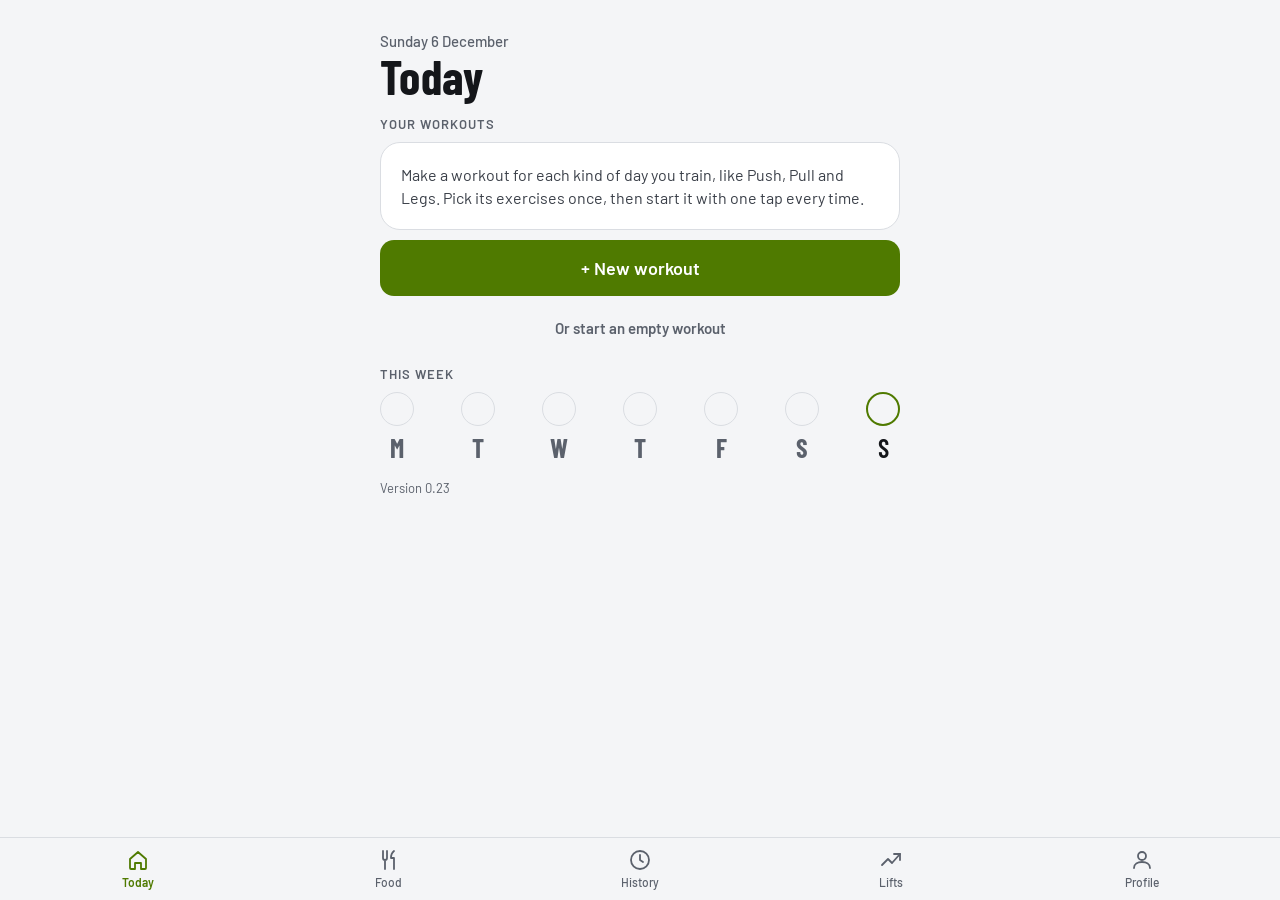
==== commit 4e18b6ce: "v0.23: Food tab with saved meals, quick entries, calorie/protein targets; schema 4 adds meals, foodL" ====
--- a/index.html
+++ b/index.html
@@ -399,6 +399,25 @@
 .sheet-name{display:flex;flex-direction:column;gap:2px}
 .sheet-name small{font-size:13px;font-weight:500;color:var(--muted)}
 
+/* ============ FOOD ============ */
+.day-nav{display:flex;align-items:center;justify-content:space-between;gap:12px}
+.day-nav .chip-btn{min-width:56px;font-size:22px}
+.day-nav .chip-btn:disabled{opacity:.35}
+.day-label{font-family:var(--font-num);font-size:26px;font-weight:700}
+.food-total{display:flex;align-items:baseline;gap:6px}
+.big-kcal{font-family:var(--font-num);font-size:44px;font-weight:700;line-height:1}
+.food-list{padding:0 8px 0 16px}
+.food-row{display:flex;align-items:center;gap:8px;min-height:56px;border-bottom:1px solid var(--line)}
+.food-row:last-child{border-bottom:none}
+.food-main{flex:1;min-width:0;display:flex;flex-direction:column}
+.food-name{font-size:16px;font-weight:600;overflow-wrap:anywhere}
+.food-kcal{font-family:var(--font-num);font-size:22px;font-weight:700}
+.food-save{align-self:flex-start;min-height:32px;padding:0;font-size:13px;color:var(--accent)}
+.food-meal{flex:1;min-width:0;min-height:56px;display:flex;flex-direction:column;align-items:flex-start;justify-content:center;gap:1px;background:none;border:none;padding:0;text-align:left;color:var(--text)}
+.food-meal .muted{font-size:13px}
+.food-quick{display:grid;grid-template-columns:1fr 96px;gap:8px}
+.food-row > .text-btn{min-width:48px;min-height:48px;font-size:18px}
+
 /* ============ TAB BAR ============ */
 /* Fixed to the bottom edge rather than placed by the page height, which iOS home-screen apps report unreliably. */
 #tabs{position:fixed;left:0;right:0;bottom:0;z-index:5;display:flex;padding:6px 12px var(--tabs-bottom);border-top:1px solid var(--line);background:var(--bg)}
@@ -438,6 +457,10 @@
     <svg viewBox="0 0 24 24" fill="none" stroke="currentColor" stroke-width="1.8" stroke-linecap="round" stroke-linejoin="round" aria-hidden="true"><path d="M4 11l8-7 8 7v9a1 1 0 0 1-1 1h-4v-6H9v6H5a1 1 0 0 1-1-1z"/></svg>
     <span>Today</span>
   </a>
+  <a href="#food" data-tab="food">
+    <svg viewBox="0 0 24 24" fill="none" stroke="currentColor" stroke-width="1.8" stroke-linecap="round" stroke-linejoin="round" aria-hidden="true"><path d="M6 3v7a2 2 0 0 0 4 0V3M8 12v9"/><path d="M17 3c-2 1.5-3 4-3 7h3v11"/></svg>
+    <span>Food</span>
+  </a>
   <a href="#history" data-tab="history">
     <svg viewBox="0 0 24 24" fill="none" stroke="currentColor" stroke-width="1.8" stroke-linecap="round" stroke-linejoin="round" aria-hidden="true"><circle cx="12" cy="12" r="9"/><path d="M12 7v5l3 2"/></svg>
     <span>History</span>
@@ -446,10 +469,6 @@
     <svg viewBox="0 0 24 24" fill="none" stroke="currentColor" stroke-width="1.8" stroke-linecap="round" stroke-linejoin="round" aria-hidden="true"><path d="M3 17l6-6 4 4 8-9"/><path d="M15 6h6v6"/></svg>
     <span>Lifts</span>
   </a>
-  <a href="#library" data-tab="library">
-    <svg viewBox="0 0 24 24" fill="none" stroke="currentColor" stroke-width="1.8" stroke-linecap="round" stroke-linejoin="round" aria-hidden="true"><path d="M4 5v14M8 5v14"/><rect x="12" y="5" width="4" height="14" rx="1"/><path d="M19 7.5l2 .5-3 11-2-.5"/></svg>
-    <span>Library</span>
-  </a>
   <a href="#profile" data-tab="profile">
     <svg viewBox="0 0 24 24" fill="none" stroke="currentColor" stroke-width="1.8" stroke-linecap="round" stroke-linejoin="round" aria-hidden="true"><circle cx="12" cy="8" r="4"/><path d="M4 20c0-4 3.6-6 8-6s8 2 8 6"/></svg>
     <span>Profile</span>
@@ -461,8 +480,8 @@
 
 <script>
 /* Release routine: bump these, bump CACHE in sw.js, run the tests, push to main. */
-var APP_VERSION = "0.22";
-var APP_WHATS_NEW = "Add exercises from the library during a workout; shrugs show under Shoulders and match a plural search";
+var APP_VERSION = "0.23";
+var APP_WHATS_NEW = "New Food tab: save the meals you eat out and log them in one tap; calorie and protein targets in Profile. The exercise library now opens from Lifts";
 </script>
 <script type="module" src="src/app.js"></script>
 </body>
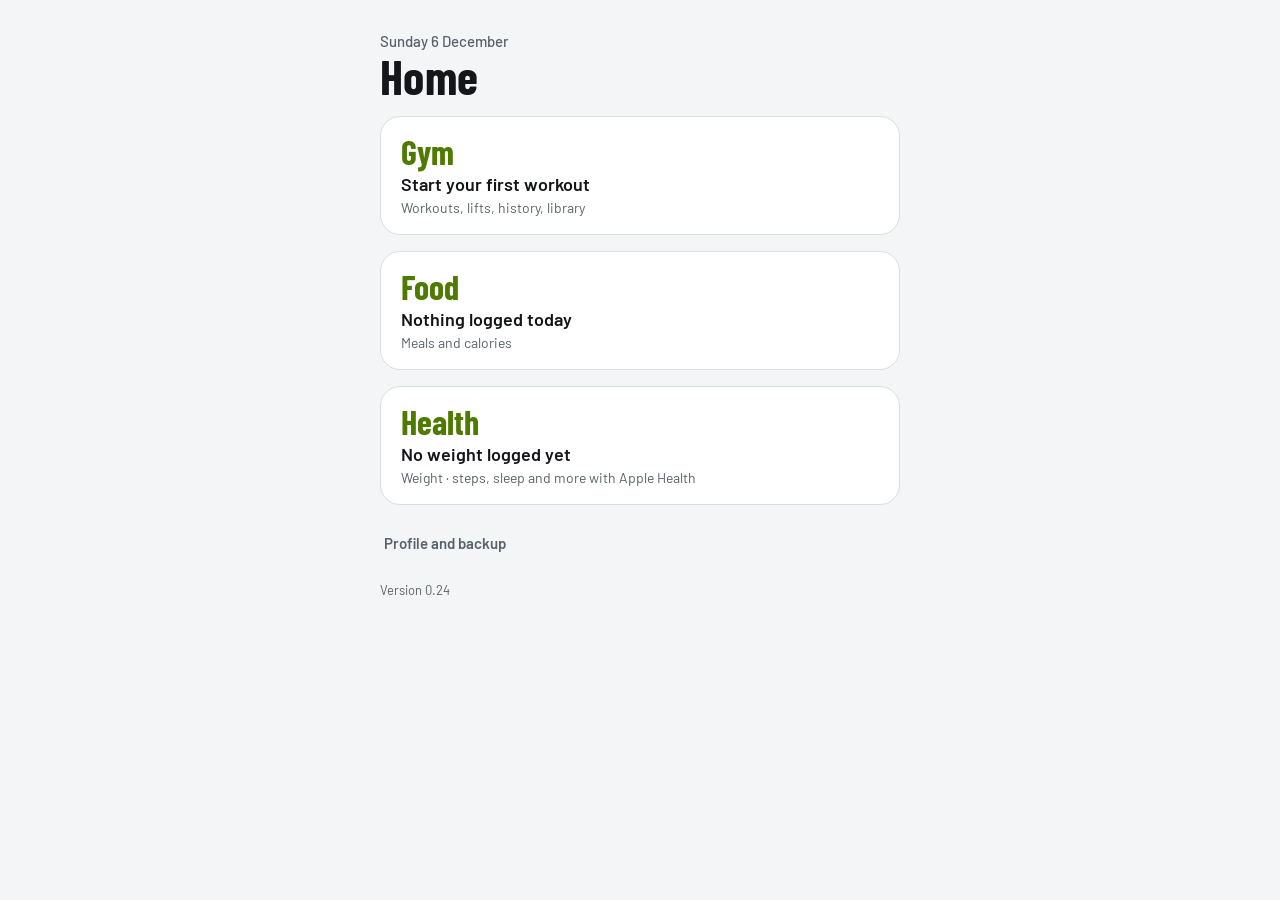
==== commit 43363264: "v0.24: Home landing page with Gym, Food and Health; food is a section not a tab; weight logging in H" ====
--- a/index.html
+++ b/index.html
@@ -399,6 +399,15 @@
 .sheet-name{display:flex;flex-direction:column;gap:2px}
 .sheet-name small{font-size:13px;font-weight:500;color:var(--muted)}
 
+a.text-btn{display:inline-flex;align-items:center;min-width:48px}
+
+/* ============ HOME ============ */
+.home-card{display:flex;flex-direction:column;gap:4px;min-height:112px;justify-content:center;padding:18px 20px;background:var(--surface);border:1px solid var(--line);border-radius:20px;color:var(--text)}
+.home-card:active{opacity:.8}
+.home-name{font-family:var(--font-num);font-size:34px;font-weight:700;line-height:1;color:var(--accent)}
+.home-status{font-size:18px;font-weight:600}
+.home-sub{font-size:14px;color:var(--muted)}
+
 /* ============ FOOD ============ */
 .day-nav{display:flex;align-items:center;justify-content:space-between;gap:12px}
 .day-nav .chip-btn{min-width:56px;font-size:22px}
@@ -457,10 +466,6 @@
     <svg viewBox="0 0 24 24" fill="none" stroke="currentColor" stroke-width="1.8" stroke-linecap="round" stroke-linejoin="round" aria-hidden="true"><path d="M4 11l8-7 8 7v9a1 1 0 0 1-1 1h-4v-6H9v6H5a1 1 0 0 1-1-1z"/></svg>
     <span>Today</span>
   </a>
-  <a href="#food" data-tab="food">
-    <svg viewBox="0 0 24 24" fill="none" stroke="currentColor" stroke-width="1.8" stroke-linecap="round" stroke-linejoin="round" aria-hidden="true"><path d="M6 3v7a2 2 0 0 0 4 0V3M8 12v9"/><path d="M17 3c-2 1.5-3 4-3 7h3v11"/></svg>
-    <span>Food</span>
-  </a>
   <a href="#history" data-tab="history">
     <svg viewBox="0 0 24 24" fill="none" stroke="currentColor" stroke-width="1.8" stroke-linecap="round" stroke-linejoin="round" aria-hidden="true"><circle cx="12" cy="12" r="9"/><path d="M12 7v5l3 2"/></svg>
     <span>History</span>
@@ -469,6 +474,10 @@
     <svg viewBox="0 0 24 24" fill="none" stroke="currentColor" stroke-width="1.8" stroke-linecap="round" stroke-linejoin="round" aria-hidden="true"><path d="M3 17l6-6 4 4 8-9"/><path d="M15 6h6v6"/></svg>
     <span>Lifts</span>
   </a>
+  <a href="#library" data-tab="library">
+    <svg viewBox="0 0 24 24" fill="none" stroke="currentColor" stroke-width="1.8" stroke-linecap="round" stroke-linejoin="round" aria-hidden="true"><path d="M4 5v14M8 5v14"/><rect x="12" y="5" width="4" height="14" rx="1"/><path d="M19 7.5l2 .5-3 11-2-.5"/></svg>
+    <span>Library</span>
+  </a>
   <a href="#profile" data-tab="profile">
     <svg viewBox="0 0 24 24" fill="none" stroke="currentColor" stroke-width="1.8" stroke-linecap="round" stroke-linejoin="round" aria-hidden="true"><circle cx="12" cy="8" r="4"/><path d="M4 20c0-4 3.6-6 8-6s8 2 8 6"/></svg>
     <span>Profile</span>
@@ -480,8 +489,8 @@
 
 <script>
 /* Release routine: bump these, bump CACHE in sw.js, run the tests, push to main. */
-var APP_VERSION = "0.23";
-var APP_WHATS_NEW = "New Food tab: save the meals you eat out and log them in one tap; calorie and protein targets in Profile. The exercise library now opens from Lifts";
+var APP_VERSION = "0.24";
+var APP_WHATS_NEW = "New Home page with Gym, Food and Health. Food: save the meals you eat out and log them in one tap. Health: log your weight. The gym tabs are unchanged";
 </script>
 <script type="module" src="src/app.js"></script>
 </body>
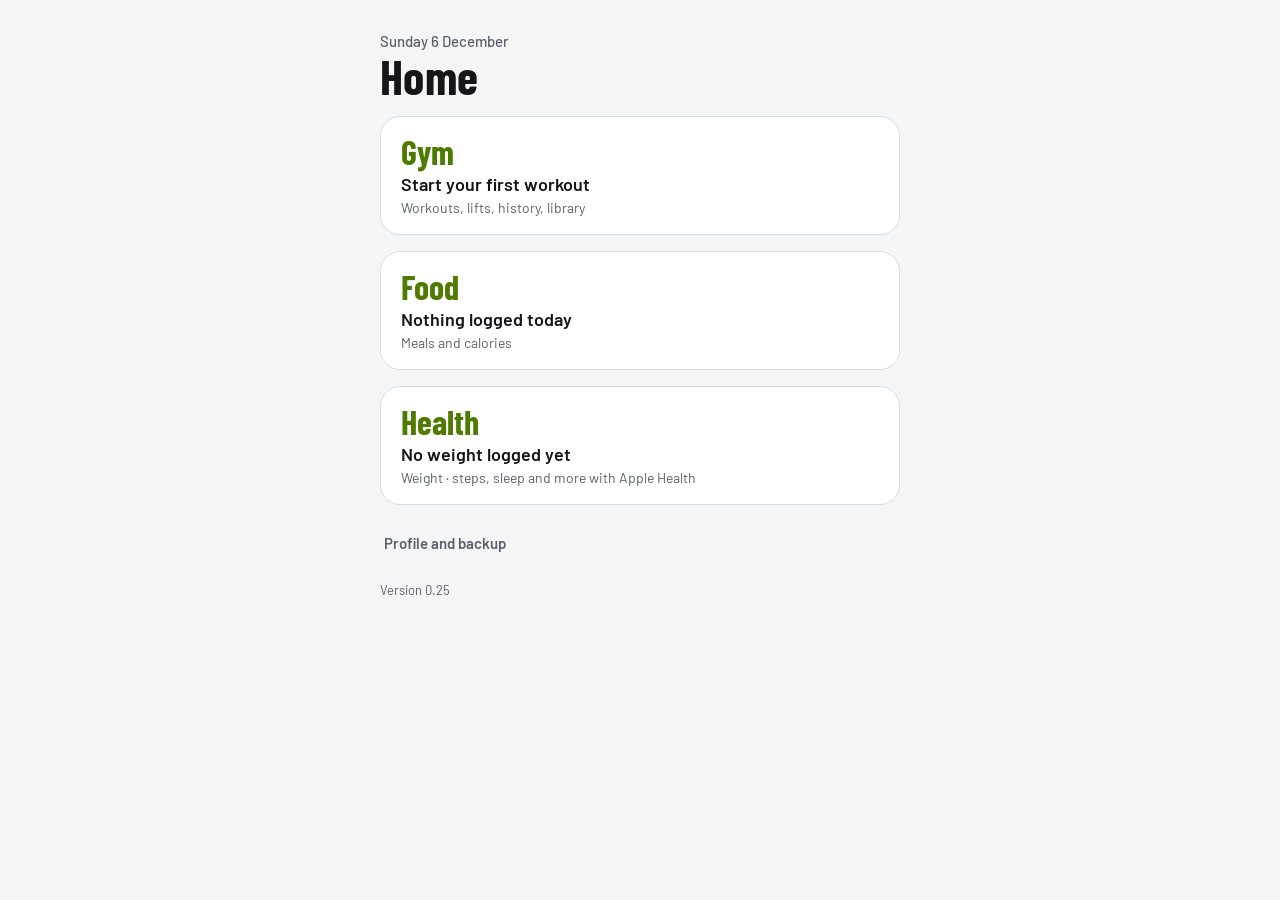
==== commit 7955cf7b: "v0.25: Apple Health sync: Worker POST/GET /health with a separate HEALTH_KEY, app pulls steps, sleep" ====
--- a/index.html
+++ b/index.html
@@ -400,6 +400,10 @@
 .sheet-name small{font-size:13px;font-weight:500;color:var(--muted)}
 
 a.text-btn{display:inline-flex;align-items:center;min-width:48px}
+.tiles-wrap{flex-wrap:wrap}
+.tiles-wrap .tile{flex:1 1 calc(50% - 5px)}
+.tile-label{overflow:hidden;text-overflow:ellipsis;white-space:nowrap}
+pre.debug{white-space:pre-wrap;word-break:break-all;font-family:monospace}
 
 /* ============ HOME ============ */
 .home-card{display:flex;flex-direction:column;gap:4px;min-height:112px;justify-content:center;padding:18px 20px;background:var(--surface);border:1px solid var(--line);border-radius:20px;color:var(--text)}
@@ -489,8 +493,8 @@
 
 <script>
 /* Release routine: bump these, bump CACHE in sw.js, run the tests, push to main. */
-var APP_VERSION = "0.24";
-var APP_WHATS_NEW = "New Home page with Gym, Food and Health. Food: save the meals you eat out and log them in one tap. Health: log your weight. The gym tabs are unchanged";
+var APP_VERSION = "0.25";
+var APP_WHATS_NEW = "Health can now pull steps, sleep, active energy and resting heart rate from Apple Health (needs the one-time sync setup). Days without data stay blank";
 </script>
 <script type="module" src="src/app.js"></script>
 </body>
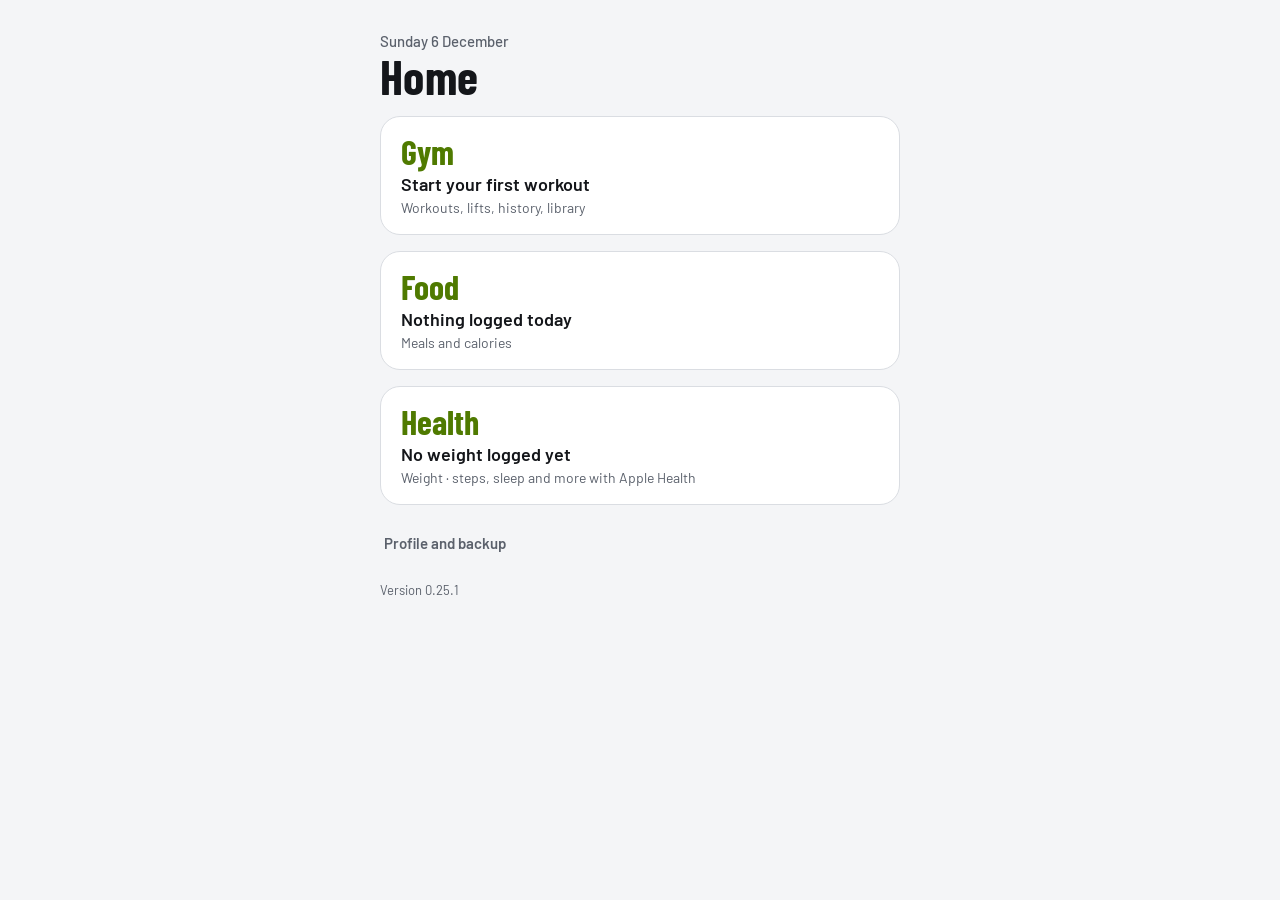
==== commit 3f10ac22: "v0.25.1: Show sync details toggle on the Health screen Co-Authored-By: Claude Sonnet 5.5 <noreply@an" ====
--- a/index.html
+++ b/index.html
@@ -493,8 +493,8 @@
 
 <script>
 /* Release routine: bump these, bump CACHE in sw.js, run the tests, push to main. */
-var APP_VERSION = "0.25";
-var APP_WHATS_NEW = "Health can now pull steps, sleep, active energy and resting heart rate from Apple Health (needs the one-time sync setup). Days without data stay blank";
+var APP_VERSION = "0.25.1";
+var APP_WHATS_NEW = "Health can pull steps, sleep, active energy and resting heart rate from Apple Health (one-time sync setup). New: Show sync details on the Health screen";
 </script>
 <script type="module" src="src/app.js"></script>
 </body>
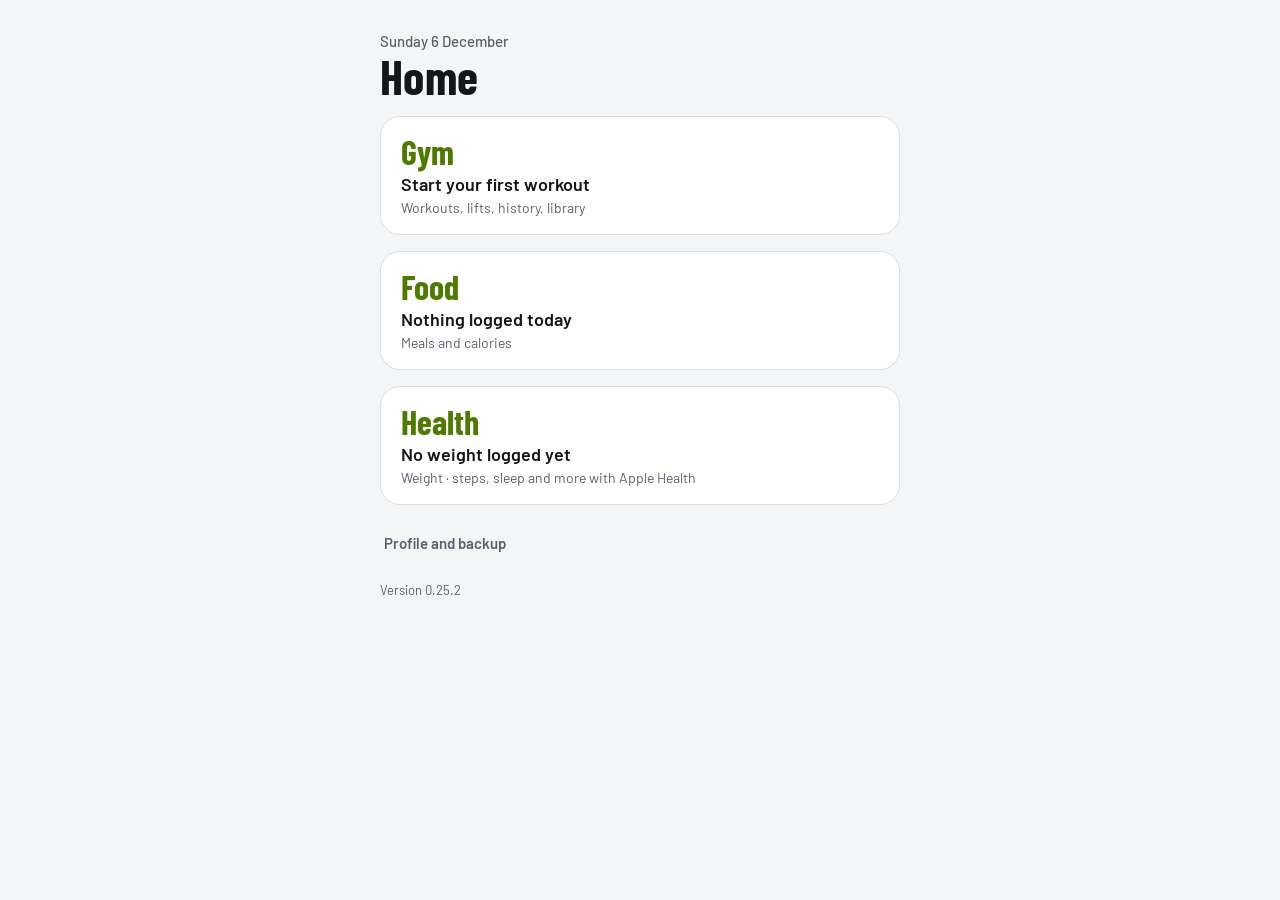
==== commit 55ff1eca: "v0.25.2: Remove light-theme status strip; status bar style follows the theme Co-Authored-By: Claude " ====
--- a/index.html
+++ b/index.html
@@ -5,6 +5,7 @@
 <title>Gym Log</title>
 <meta name="viewport" content="width=device-width, initial-scale=1, maximum-scale=1, user-scalable=no, viewport-fit=cover">
 <meta name="theme-color" content="#0E0F11">
+<meta name="apple-mobile-web-app-status-bar-style" content="black-translucent">
 <script>
 /* Theme before first paint: Auto follows the phone, Dark/Light are the user's choice (localStorage, per device). */
 (function () {
@@ -15,6 +16,9 @@
     document.documentElement.dataset.theme = t;
     var m = document.querySelector('meta[name=theme-color]');
     if (m) m.content = t === 'light' ? '#F4F5F7' : '#0E0F11';
+    /* Light theme wants the dark-text status bar, dark theme the white one. */
+    var s = document.querySelector('meta[name=apple-mobile-web-app-status-bar-style]');
+    if (s) s.content = t === 'light' ? 'default' : 'black-translucent';
   }
   window.gymlogTheme = { get: pref, set: function (v) { try { if (v === 'auto') localStorage.removeItem(KEY); else localStorage.setItem(KEY, v); } catch (e) {} apply(); } };
   if (mq.addEventListener) mq.addEventListener('change', apply);
@@ -24,7 +28,6 @@
 <meta name="apple-mobile-web-app-capable" content="yes">
 <meta name="mobile-web-app-capable" content="yes">
 <meta name="apple-mobile-web-app-title" content="Gym Log">
-<meta name="apple-mobile-web-app-status-bar-style" content="black-translucent">
 <meta name="format-detection" content="telephone=no">
 <link rel="manifest" href="manifest.webmanifest">
 <link rel="icon" type="image/png" sizes="192x192" href="icons/icon-192.png">
@@ -75,8 +78,6 @@
   --trend:#9AA0AB;
   color-scheme:light;
 }
-/* The app uses the black-translucent status bar (white clock), so keep a dark strip behind it in the light theme. */
-:root[data-theme="light"] body::before{content:'';position:fixed;top:0;left:0;right:0;height:env(safe-area-inset-top,0px);background:#0E0F11;z-index:40;pointer-events:none}
 
 /* ============ BASE ============ */
 *{box-sizing:border-box}
@@ -493,8 +494,8 @@
 
 <script>
 /* Release routine: bump these, bump CACHE in sw.js, run the tests, push to main. */
-var APP_VERSION = "0.25.1";
-var APP_WHATS_NEW = "Health can pull steps, sleep, active energy and resting heart rate from Apple Health (one-time sync setup). New: Show sync details on the Health screen";
+var APP_VERSION = "0.25.2";
+var APP_WHATS_NEW = "Light theme no longer has a grey strip at the top: the status bar uses dark text on light screens. If the clock still looks wrong, remove the app from the home screen and add it again.";
 </script>
 <script type="module" src="src/app.js"></script>
 </body>
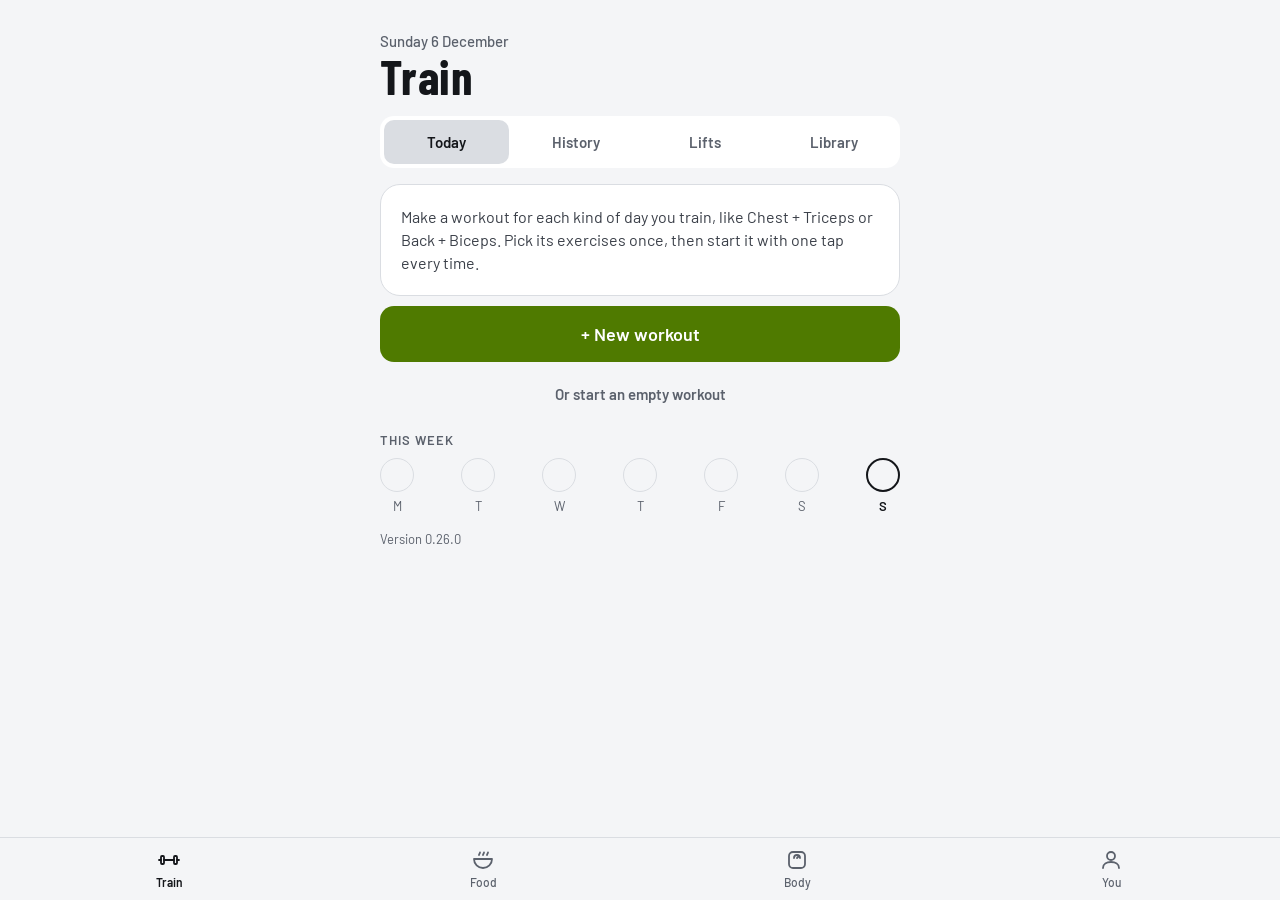
==== commit 4b72f3ad: "v0.26: Four tabs (Train, Food, Body, You), Up next card, one visual system Train holds Today, Histor" ====
--- a/index.html
+++ b/index.html
@@ -108,13 +108,13 @@
 
 /* ============ BLOCKS ============ */
 .card{background:var(--surface);border:1px solid var(--line);border-radius:20px;padding:20px;display:flex;flex-direction:column;gap:14px}
-.list{background:var(--surface);border:1px solid var(--line);border-radius:16px;padding:0 16px;display:flex;flex-direction:column}
+.list{background:var(--surface);border:1px solid var(--line);border-radius:20px;padding:0 16px;display:flex;flex-direction:column}
 .list-row{display:flex;justify-content:space-between;align-items:center;gap:12px;min-height:48px;border-bottom:1px solid var(--line);font-size:16px}
 .list-row:last-child{border-bottom:none}
 .list-row > :first-child{color:var(--text-2)}
 .list-row > :last-child{font-weight:600}
 
-.banner{border-radius:16px;padding:14px 16px;display:flex;align-items:center;gap:12px}
+.banner{border-radius:20px;padding:14px 16px;display:flex;align-items:center;gap:12px}
 .banner .dot{width:10px;height:10px;border-radius:50%;flex:none}
 .banner-title{font-size:17px;font-weight:600}
 .banner-sub{font-size:14px;color:var(--text-2);margin-top:2px}
@@ -137,7 +137,7 @@
 .switch[aria-checked="true"]{background-color:var(--accent);justify-content:flex-end}
 .switch[aria-checked="true"] span{background:var(--on-accent)}
 
-.chip-btn{min-width:64px;height:44px;padding:0 14px;border-radius:12px;border:1px solid var(--line-strong);background:transparent;color:var(--text);font-size:15px;font-weight:600;touch-action:manipulation}
+.chip-btn{min-width:64px;height:44px;padding:0 14px;border-radius:14px;border:1px solid var(--line-strong);background:transparent;color:var(--text);font-size:15px;font-weight:600;touch-action:manipulation}
 .text-btn{background:none;border:none;color:var(--muted);font-size:15px;font-weight:600;min-height:44px;padding:0 4px}
 .text-btn.danger{color:var(--warn)}
 .warn-text{color:var(--warn)}
@@ -156,8 +156,8 @@
 .week{display:flex;justify-content:space-between}
 .day{display:flex;flex-direction:column;align-items:center;gap:6px}
 .dot{width:34px;height:34px;border-radius:50%;border:1px solid var(--line)}
-.dot.on{background:var(--accent);border-color:var(--accent)}
-.day.today .dot{border:2px solid var(--accent)}
+.dot.on{background:var(--text-2);border-color:var(--text-2)}
+.day.today .dot{border:2px solid var(--text)}
 .day-label{font-size:13px;color:var(--muted)}
 .day.today .day-label{color:var(--text);font-weight:600}
 .recent{display:flex;flex-direction:column}
@@ -171,22 +171,29 @@
 .muscle-row{display:grid;grid-template-columns:110px 1fr 36px;align-items:center;gap:10px;min-height:24px}
 .muscle-name{font-size:15px;color:var(--text-2);white-space:nowrap;overflow:hidden;text-overflow:ellipsis}
 .muscle-track{height:8px;border-radius:4px;background:var(--surface)}
-.muscle-bar{height:8px;border-radius:4px;background:var(--accent);min-width:4px}
+.muscle-bar{height:8px;border-radius:4px;background:var(--text-2);min-width:4px}
 .weeks{display:flex;align-items:flex-end;gap:8px;height:84px}
 .wk-col{flex:1;display:flex;flex-direction:column;align-items:center;justify-content:flex-end;gap:4px}
 .wk-n{font-family:var(--font-num);font-size:16px;font-weight:600;color:var(--muted);min-height:18px}
 .wk-bar{width:100%;border-radius:4px;background:var(--line)}
-.wk-bar.now{background:var(--accent)}
+.wk-bar.now{background:var(--text-2)}
 .muscle-n{font-family:var(--font-num);font-size:20px;font-weight:700;text-align:right}
-.wo-card{background:var(--surface);border:1px solid var(--line);border-radius:20px;padding:16px 18px;display:flex;flex-direction:column;gap:8px}
 .wo-head{display:flex;align-items:center;justify-content:space-between;gap:12px}
 .wo-head .text-btn{display:flex;align-items:center;margin-right:-4px}
 .wo-name{font-family:var(--font-num);font-size:34px;font-weight:700;line-height:1;min-width:0;overflow:hidden;text-overflow:ellipsis;white-space:nowrap}
 .wo-ex{font-size:15px;line-height:1.4;color:var(--text-2)}
-.wo-foot{display:flex;align-items:center;justify-content:space-between;gap:12px;margin-top:4px}
-.wo-foot .muted{font-size:14px}
-.wo-start{width:auto;min-width:120px;height:48px;padding:0 22px}
 .today .text-btn[data-act=start-empty]{align-self:center}
+.up-card{gap:8px}
+.up-card .btn{margin-top:8px}
+.wo-line{display:flex;align-items:center;gap:12px;min-height:64px;border-bottom:1px solid var(--line)}
+.wo-line:last-child{border-bottom:none}
+.wo-line-main{flex:1;min-width:0;display:flex;flex-direction:column;gap:2px;padding:10px 0}
+.wo-line-name{font-size:17px;font-weight:600;overflow:hidden;text-overflow:ellipsis;white-space:nowrap}
+.wo-line small{font-size:13px;color:var(--muted)}
+
+/* Today / History / Lifts / Library switch at the top of every Train screen */
+.train-nav a{flex:1;min-height:44px;display:flex;align-items:center;justify-content:center;border-radius:10px;color:var(--muted);font-size:15px;font-weight:600}
+.train-nav a[aria-current="page"]{background:var(--line);color:var(--text)}
 
 /* ============ WORKOUT EDITOR ============ */
 .wo-list{display:flex;flex-direction:column;background:var(--surface);border:1px solid var(--line);border-radius:16px;padding:0 6px 0 16px}
@@ -205,10 +212,10 @@
 .hist{gap:14px}
 .search{position:relative}
 .search svg{position:absolute;left:14px;top:14px;color:var(--muted);pointer-events:none}
-.search .text-input{height:48px;padding-left:44px;border-color:var(--line);background:var(--surface);font-size:16px;border-radius:12px}
+.search .text-input{height:48px;padding-left:44px;border-color:var(--line);background:var(--surface);font-size:16px;border-radius:14px}
 .search .text-input::-webkit-search-cancel-button{filter:invert(0.6)}
 .hist-list{display:flex;flex-direction:column;gap:18px}
-.hist-card{background:var(--surface);border:1px solid var(--line);border-radius:16px;display:flex;flex-direction:column}
+.hist-card{background:var(--surface);border:1px solid var(--line);border-radius:20px;display:flex;flex-direction:column}
 .hist-main{display:flex;flex-direction:column;gap:8px;padding:14px 16px;background:none;border:none;text-align:left;width:100%}
 .hist-head{display:flex;justify-content:space-between;align-items:baseline;gap:12px}
 .hist-head .muted{font-size:14px;white-space:nowrap}
@@ -216,16 +223,16 @@
 .hist-row{display:flex;justify-content:space-between;align-items:center;gap:12px;font-size:15px}
 .hist-ex{display:flex;align-items:center;gap:8px;color:var(--muted)}
 .hist-set{font-weight:600;white-space:nowrap}
-.stall{height:20px;padding:0 7px;border-radius:6px;background:var(--warn);color:var(--on-accent);font-size:12px;font-weight:700;display:inline-flex;align-items:center}
-.pr{height:20px;padding:0 7px;border-radius:6px;background:var(--accent);color:var(--on-accent);font-size:12px;font-weight:700;display:inline-flex;align-items:center}
+.stall{height:20px;padding:0 7px;border-radius:8px;background:var(--warn);color:var(--on-accent);font-size:12px;font-weight:700;display:inline-flex;align-items:center}
+.pr{height:20px;padding:0 7px;border-radius:8px;background:var(--accent);color:var(--on-accent);font-size:12px;font-weight:700;display:inline-flex;align-items:center}
 .hist-sets{display:flex;flex-wrap:wrap;gap:4px 14px;font-size:14px;color:var(--text-2);margin:-2px 0 4px}
 .hist-sets b{font-size:11px;color:var(--muted);font-weight:700;margin-right:2px}
 .hist-actions{display:flex;justify-content:space-between;flex-wrap:wrap;margin:-6px 12px 6px}
 .hist-detail{display:flex;flex-direction:column;gap:8px;padding:0 16px 8px}
 .hist-detail .hist-sets{margin:0 0 4px;gap:6px}
-.set-chip{min-height:44px;padding:0 12px;border-radius:12px;border:1px solid var(--line-strong);background:var(--raised);color:var(--text);font-size:15px;font-weight:600}
+.set-chip{min-height:44px;padding:0 12px;border-radius:14px;border:1px solid var(--line-strong);background:var(--raised);color:var(--text);font-size:15px;font-weight:600}
 .set-chip b{font-size:11px;color:var(--muted);margin-right:4px}
-.hist-actions a.text-btn{display:flex;align-items:center;color:var(--accent)}
+.hist-actions a.text-btn{display:flex;align-items:center}
 
 /* ============ LIFT PROGRESS ============ */
 .lift{gap:16px}
@@ -235,7 +242,7 @@
 .e1rm-row{display:flex;align-items:flex-end;justify-content:space-between;gap:12px}
 .e1rm-big{display:flex;align-items:baseline;gap:6px;font-family:var(--font-num);font-size:68px;font-weight:700;line-height:1}
 .e1rm-big .unit{font-family:var(--font-body);font-size:22px;font-weight:500;color:var(--muted)}
-.change-pill{height:32px;padding:0 12px;border-radius:16px;background:var(--accent-soft);color:var(--accent);font-size:14px;font-weight:600;display:flex;align-items:center;margin-bottom:10px;white-space:nowrap}
+.change-pill{height:32px;padding:0 12px;border-radius:16px;background:var(--raised);color:var(--text);font-size:14px;font-weight:600;display:flex;align-items:center;margin-bottom:10px;white-space:nowrap}
 .change-pill.down{background:var(--warn-bg);color:var(--warn)}
 .ov-row{width:100%;background:none;border:0;border-bottom:1px solid var(--line);color:inherit;font:inherit;text-align:left;padding:6px 0;min-height:56px}
 .ov-row:last-child{border-bottom:none}
@@ -248,23 +255,23 @@
 .segmented{display:flex;gap:4px;background:var(--surface);border-radius:14px;padding:4px}
 .segmented button{flex:1;height:44px;border:none;border-radius:10px;background:transparent;color:var(--muted);font-size:15px;font-weight:600}
 .segmented button[aria-pressed="true"]{background:var(--line);color:var(--text)}
-.lib-banner{display:flex;align-items:center;justify-content:space-between;gap:12px;background:var(--accent-soft);color:var(--accent);border-radius:12px;padding:6px 6px 6px 14px;font-size:15px;min-height:48px}
+.lib-banner{display:flex;align-items:center;justify-content:space-between;gap:12px;background:var(--accent-soft);color:var(--accent);border-radius:14px;padding:6px 6px 6px 14px;font-size:15px;min-height:48px}
 .lib-banner b{font-weight:700}
 .lib-banner .text-btn{min-width:56px;color:var(--accent);font-weight:700}
 .lib-groups{display:flex;flex-wrap:wrap;gap:8px}
 .lib-groups .chip-btn{min-width:0;padding:0 14px}
 .lib-groups .chip-btn[data-plate]{min-width:48px}
-.lib-groups .chip-btn[aria-pressed="true"]{background:var(--accent);border-color:var(--accent);color:var(--on-accent)}
+.lib-groups .chip-btn[aria-pressed="true"]{background:var(--text);border-color:var(--text);color:var(--bg)}
 .lib-list{display:flex;flex-direction:column}
 .lib-row{display:flex;align-items:center;gap:8px;min-height:72px;border-bottom:1px solid var(--line)}
 .lib-row:last-child{border-bottom:none}
 .lib-main{flex:1;min-width:0;display:flex;align-items:center;gap:12px;padding:8px 0;color:inherit;text-decoration:none}
-.lib-thumb{width:56px;height:56px;flex:none;border-radius:10px;object-fit:cover;background:#fff}
+.lib-thumb{width:56px;height:56px;flex:none;border-radius:8px;object-fit:cover;background:var(--raised)}
 .lib-name{display:flex;flex-direction:column;gap:2px;min-width:0;font-size:17px;font-weight:600}
 .lib-name small{font-size:13px;font-weight:500;color:var(--muted)}
-.lib-add{flex:none;width:44px;height:44px;border-radius:50%;border:none;background:var(--accent);color:var(--on-accent);display:flex;align-items:center;justify-content:center;touch-action:manipulation}
-.lib-add.done{background:var(--raised);color:var(--accent)}
-.lib-photos{position:relative;border-radius:16px;overflow:hidden;background:var(--surface);aspect-ratio:3/2}
+.lib-add{flex:none;width:44px;height:44px;border-radius:50%;border:1px solid var(--line-strong);background:transparent;color:var(--text);display:flex;align-items:center;justify-content:center;touch-action:manipulation}
+.lib-add.done{background:var(--raised);border-color:var(--raised);color:var(--muted)}
+.lib-photos{position:relative;border-radius:20px;overflow:hidden;background:var(--surface);aspect-ratio:3/2}
 .lib-photos img{position:absolute;inset:0;width:100%;height:100%;object-fit:contain}
 .lib-photos.flip img:last-child{animation:lib-flip 2.4s ease-in-out infinite}
 @keyframes lib-flip{0%,35%{opacity:0}50%,85%{opacity:1}100%{opacity:0}}
@@ -277,8 +284,8 @@
 .c-grid{stroke:var(--line);stroke-width:1}
 .c-text{fill:var(--muted);font-size:11px;font-family:var(--font-body)}
 .c-trend{stroke:var(--trend);stroke-width:1.5;stroke-dasharray:4 4}
-.c-line{fill:none;stroke:var(--accent);stroke-width:2.5;stroke-linecap:round;stroke-linejoin:round}
-.c-dot{fill:var(--accent)}
+.c-line{fill:none;stroke:var(--text);stroke-width:2.5;stroke-linecap:round;stroke-linejoin:round}
+.c-dot{fill:var(--text)}
 .c-last{fill:var(--accent)}
 .chart-empty{height:150px;display:flex;align-items:center;justify-content:center;color:var(--muted);font-size:15px}
 .tiles{display:flex;gap:10px}
@@ -304,7 +311,7 @@
 .wk-finish{min-width:44px;height:44px;background:none;border:none;padding:0;font-size:16px;font-weight:600;color:var(--accent);flex:none;text-align:right}
 .wk-last{font-size:14px;color:var(--muted)}
 
-.rest-card{background:var(--surface);border:1px solid var(--line);border-radius:16px;padding:12px 16px 14px;display:flex;flex-direction:column;gap:10px;transition:background .2s}
+.rest-card{background:var(--surface);border:1px solid var(--line);border-radius:20px;padding:12px 16px 14px;display:flex;flex-direction:column;gap:10px;transition:background .2s}
 .rest-top{display:flex;align-items:center;justify-content:space-between;gap:8px}
 .rest-read{display:flex;align-items:baseline;gap:10px}
 .rest-label{font-size:12px;font-weight:600;letter-spacing:0.08em;color:var(--muted)}
@@ -332,10 +339,10 @@
 .tick{width:44px;height:44px;border-radius:50%;flex:none;display:flex;align-items:center;justify-content:center;background:transparent;border:1.5px solid var(--line-strong);padding:0;touch-action:manipulation}
 .tick.done{background:var(--accent);border-color:var(--accent);color:var(--on-accent)}
 
-.set-editor{background:var(--surface);border:1.5px solid var(--line-strong);border-radius:18px;padding:14px;display:flex;flex-direction:column;gap:10px;margin:4px 0}
+.set-editor{background:var(--surface);border:1.5px solid var(--line-strong);border-radius:20px;padding:14px;display:flex;flex-direction:column;gap:10px;margin:4px 0}
 .ed-top{display:flex;align-items:center;justify-content:space-between;gap:8px;min-height:44px}
 .ed-badge{height:28px;padding:0 12px;border-radius:8px;background:var(--raised);color:var(--text);font-size:13px;font-weight:700;letter-spacing:0.06em;display:flex;align-items:center}
-.fail-btn{height:44px;padding:0 14px;border-radius:12px;border:1px solid var(--line-strong);background:transparent;color:var(--muted);font-size:14px;font-weight:600;display:flex;align-items:center;gap:8px}
+.fail-btn{height:44px;padding:0 14px;border-radius:14px;border:1px solid var(--line-strong);background:transparent;color:var(--muted);font-size:14px;font-weight:600;display:flex;align-items:center;gap:8px}
 .fail-btn[aria-pressed="true"]{border-color:var(--accent);color:var(--accent)}
 .stepper{display:flex;align-items:center;gap:8px}
 .st-label{width:44px;font-size:12px;font-weight:600;letter-spacing:0.08em;color:var(--muted);flex:none}
@@ -346,17 +353,17 @@
 .live{display:flex;flex-wrap:wrap;justify-content:space-between;align-items:baseline;gap:2px 12px;font-size:14px;min-height:20px}
 .live-e1rm{color:var(--accent);font-weight:600}
 .summary{flex:1 0 100%;display:grid;grid-template-columns:repeat(auto-fit,minmax(0,1fr));gap:8px}
-.sum-tile{background:var(--raised);border-radius:12px;padding:8px 6px;text-align:center;display:flex;flex-direction:column;gap:1px}
+.sum-tile{background:var(--raised);border-radius:14px;padding:8px 6px;text-align:center;display:flex;flex-direction:column;gap:1px}
 .sum-tile small{font-size:12px;color:var(--muted)}
 .sum-tile b{font-family:var(--font-num);font-size:28px;font-weight:600;line-height:1.1}
 .sum-tile span{font-size:13px;color:var(--muted);min-height:16px}
 .sum-tile.up b,.sum-tile.up span{color:var(--accent)}
 .sum-tile.down span{color:var(--warn)}
-.targets-toggle{flex:1 0 100%;min-height:44px;border-radius:12px;border:1px solid var(--line-strong);background:transparent;color:var(--text);font-size:15px;font-weight:600}
+.targets-toggle{flex:1 0 100%;min-height:44px;border-radius:14px;border:1px solid var(--line-strong);background:transparent;color:var(--text);font-size:15px;font-weight:600}
 .targets-toggle[aria-expanded=true]{background:var(--raised)}
 .targets{flex:1 0 100%;display:flex;flex-wrap:wrap;align-items:center;gap:8px;margin-top:6px}
 .targets-label{font-size:13px;color:var(--muted);width:100%}
-.target-chip{min-height:44px;padding:0 14px;border-radius:12px;border:1px solid var(--line-strong);background:var(--raised);color:var(--text);font-size:16px;font-weight:600}
+.target-chip{min-height:44px;padding:0 14px;border-radius:14px;border:1px solid var(--line-strong);background:var(--raised);color:var(--text);font-size:16px;font-weight:600}
 .live-plates{color:var(--muted)}
 .set-editor .text-btn{align-self:center;margin-top:-4px}
 
@@ -375,8 +382,8 @@
 .sheet .wk-icon{justify-content:center;color:var(--muted)}
 .equip{display:flex;flex-wrap:wrap;gap:8px}
 .equip-chip input{position:absolute;opacity:0;pointer-events:none}
-.equip-chip span{display:flex;align-items:center;height:44px;padding:0 14px;border-radius:12px;border:1px solid var(--line-strong);font-size:15px;font-weight:600;color:var(--muted)}
-.equip-chip input:checked + span{border-color:var(--accent);color:var(--accent)}
+.equip-chip span{display:flex;align-items:center;height:44px;padding:0 14px;border-radius:14px;border:1px solid var(--line-strong);font-size:15px;font-weight:600;color:var(--muted)}
+.equip-chip input:checked + span{border-color:var(--text);color:var(--text)}
 .equip-chip input:focus-visible + span{outline:2px solid var(--accent)}
 .ex-form{display:flex;flex-direction:column;gap:10px}
 .field{display:flex;flex-direction:column;gap:8px}
@@ -396,7 +403,7 @@
 .ex-details{display:flex;flex-wrap:wrap;align-items:baseline;gap:2px 10px;width:100%;min-height:44px;padding:8px 0;background:none;border:none;text-align:left;font-size:14px;line-height:1.4;color:var(--text-2)}
 .ex-line{flex:1 1 200px}
 .ex-setup{order:3;flex-basis:100%;color:var(--warn)}
-.ex-edit{color:var(--accent);font-weight:600}
+.ex-edit{color:var(--muted);font-weight:600}
 .sheet-name{display:flex;flex-direction:column;gap:2px}
 .sheet-name small{font-size:13px;font-weight:500;color:var(--muted)}
 
@@ -406,18 +413,12 @@
 .tile-label{overflow:hidden;text-overflow:ellipsis;white-space:nowrap}
 pre.debug{white-space:pre-wrap;word-break:break-all;font-family:monospace}
 
-/* ============ HOME ============ */
-.home-card{display:flex;flex-direction:column;gap:4px;min-height:112px;justify-content:center;padding:18px 20px;background:var(--surface);border:1px solid var(--line);border-radius:20px;color:var(--text)}
-.home-card:active{opacity:.8}
-.home-name{font-family:var(--font-num);font-size:34px;font-weight:700;line-height:1;color:var(--accent)}
-.home-status{font-size:18px;font-weight:600}
-.home-sub{font-size:14px;color:var(--muted)}
 
 /* ============ FOOD ============ */
 .day-nav{display:flex;align-items:center;justify-content:space-between;gap:12px}
 .day-nav .chip-btn{min-width:56px;font-size:22px}
 .day-nav .chip-btn:disabled{opacity:.35}
-.day-label{font-family:var(--font-num);font-size:26px;font-weight:700}
+.day-nav-label{font-family:var(--font-num);font-size:26px;font-weight:700}
 .food-total{display:flex;align-items:baseline;gap:6px}
 .big-kcal{font-family:var(--font-num);font-size:44px;font-weight:700;line-height:1}
 .food-list{padding:0 8px 0 16px}
@@ -426,17 +427,17 @@
 .food-main{flex:1;min-width:0;display:flex;flex-direction:column}
 .food-name{font-size:16px;font-weight:600;overflow-wrap:anywhere}
 .food-kcal{font-family:var(--font-num);font-size:22px;font-weight:700}
-.food-save{align-self:flex-start;min-height:32px;padding:0;font-size:13px;color:var(--accent)}
+.food-save{align-self:flex-start;min-height:32px;padding:0;font-size:13px;color:var(--text-2)}
 .food-meal{flex:1;min-width:0;min-height:56px;display:flex;flex-direction:column;align-items:flex-start;justify-content:center;gap:1px;background:none;border:none;padding:0;text-align:left;color:var(--text)}
 .food-meal .muted{font-size:13px}
 .food-quick{display:grid;grid-template-columns:1fr 96px;gap:8px}
-.food-row > .text-btn{min-width:48px;min-height:48px;font-size:18px}
+.food-row > .text-btn{min-width:48px;min-height:48px}
 
 /* ============ TAB BAR ============ */
 /* Fixed to the bottom edge rather than placed by the page height, which iOS home-screen apps report unreliably. */
 #tabs{position:fixed;left:0;right:0;bottom:0;z-index:5;display:flex;padding:6px 12px var(--tabs-bottom);border-top:1px solid var(--line);background:var(--bg)}
 #tabs a{flex:1;min-height:48px;display:flex;flex-direction:column;align-items:center;justify-content:center;gap:3px;color:var(--muted);font-size:12px;font-weight:500}
-#tabs a[aria-current="page"]{color:var(--accent);font-weight:600}
+#tabs a[aria-current="page"]{color:var(--text);font-weight:600}
 #tabs svg{width:24px;height:24px}
 #tabs a{position:relative}
 #tabs a.alert::after{content:'';position:absolute;top:6px;left:calc(50% + 8px);width:9px;height:9px;border-radius:50%;background:var(--warn);border:2px solid var(--bg)}
@@ -447,7 +448,7 @@
 #toast.show{opacity:1;transform:none}
 
 /* ============ PR FLASH ============ */
-#flash{position:fixed;left:16px;right:16px;top:calc(var(--safe-top) + 8px);margin:0 auto;max-width:420px;z-index:30;background:var(--accent);color:var(--on-accent);border-radius:18px;padding:16px 18px;box-shadow:0 10px 30px rgba(0,0,0,.5);cursor:pointer}
+#flash{position:fixed;left:16px;right:16px;top:calc(var(--safe-top) + 8px);margin:0 auto;max-width:420px;z-index:30;background:var(--accent);color:var(--on-accent);border-radius:20px;padding:16px 18px;box-shadow:0 10px 30px rgba(0,0,0,.5);cursor:pointer}
 #flash[hidden]{display:none}
 #flash.show{animation:flash-pop .45s cubic-bezier(.2,1.4,.4,1)}
 .flash-title{font-family:var(--font-num);font-size:40px;font-weight:700;line-height:1;letter-spacing:0.02em}
@@ -467,25 +468,21 @@
 <main id="screen" aria-live="polite"></main>
 
 <nav id="tabs" aria-label="Main">
-  <a href="#today" data-tab="today">
-    <svg viewBox="0 0 24 24" fill="none" stroke="currentColor" stroke-width="1.8" stroke-linecap="round" stroke-linejoin="round" aria-hidden="true"><path d="M4 11l8-7 8 7v9a1 1 0 0 1-1 1h-4v-6H9v6H5a1 1 0 0 1-1-1z"/></svg>
-    <span>Today</span>
+  <a href="#today" data-tab="train">
+    <svg viewBox="0 0 24 24" fill="none" stroke="currentColor" stroke-width="1.8" stroke-linecap="round" stroke-linejoin="round" aria-hidden="true"><path d="M2 12h2M20 12h2M7 12h10"/><rect x="4" y="8" width="3" height="8" rx="1"/><rect x="17" y="8" width="3" height="8" rx="1"/></svg>
+    <span>Train</span>
   </a>
-  <a href="#history" data-tab="history">
-    <svg viewBox="0 0 24 24" fill="none" stroke="currentColor" stroke-width="1.8" stroke-linecap="round" stroke-linejoin="round" aria-hidden="true"><circle cx="12" cy="12" r="9"/><path d="M12 7v5l3 2"/></svg>
-    <span>History</span>
+  <a href="#food" data-tab="food">
+    <svg viewBox="0 0 24 24" fill="none" stroke="currentColor" stroke-width="1.8" stroke-linecap="round" stroke-linejoin="round" aria-hidden="true"><path d="M3 11h18a9 9 0 0 1-18 0z"/><path d="M8 7c0-1 1-1.5 1-2.5M12 7c0-1 1-1.5 1-2.5M16 7c0-1 1-1.5 1-2.5"/></svg>
+    <span>Food</span>
   </a>
-  <a href="#lift" data-tab="lift">
-    <svg viewBox="0 0 24 24" fill="none" stroke="currentColor" stroke-width="1.8" stroke-linecap="round" stroke-linejoin="round" aria-hidden="true"><path d="M3 17l6-6 4 4 8-9"/><path d="M15 6h6v6"/></svg>
-    <span>Lifts</span>
+  <a href="#health" data-tab="body">
+    <svg viewBox="0 0 24 24" fill="none" stroke="currentColor" stroke-width="1.8" stroke-linecap="round" stroke-linejoin="round" aria-hidden="true"><rect x="4" y="4" width="16" height="16" rx="4"/><path d="M9 10a3 3 0 0 1 6 0"/><path d="M12 10l1.5-1.5"/></svg>
+    <span>Body</span>
   </a>
-  <a href="#library" data-tab="library">
-    <svg viewBox="0 0 24 24" fill="none" stroke="currentColor" stroke-width="1.8" stroke-linecap="round" stroke-linejoin="round" aria-hidden="true"><path d="M4 5v14M8 5v14"/><rect x="12" y="5" width="4" height="14" rx="1"/><path d="M19 7.5l2 .5-3 11-2-.5"/></svg>
-    <span>Library</span>
-  </a>
-  <a href="#profile" data-tab="profile">
+  <a href="#profile" data-tab="you">
     <svg viewBox="0 0 24 24" fill="none" stroke="currentColor" stroke-width="1.8" stroke-linecap="round" stroke-linejoin="round" aria-hidden="true"><circle cx="12" cy="8" r="4"/><path d="M4 20c0-4 3.6-6 8-6s8 2 8 6"/></svg>
-    <span>Profile</span>
+    <span>You</span>
   </a>
 </nav>
 
@@ -494,8 +491,8 @@
 
 <script>
 /* Release routine: bump these, bump CACHE in sw.js, run the tests, push to main. */
-var APP_VERSION = "0.25.2";
-var APP_WHATS_NEW = "Light theme no longer has a grey strip at the top: the status bar uses dark text on light screens. If the clock still looks wrong, remove the app from the home screen and add it again.";
+var APP_VERSION = "0.26.0";
+var APP_WHATS_NEW = "New layout: four tabs (Train, Food, Body, You). Today, History, Lifts and Library sit at the top of Train, and the workout you're due next has its own card.";
 </script>
 <script type="module" src="src/app.js"></script>
 </body>
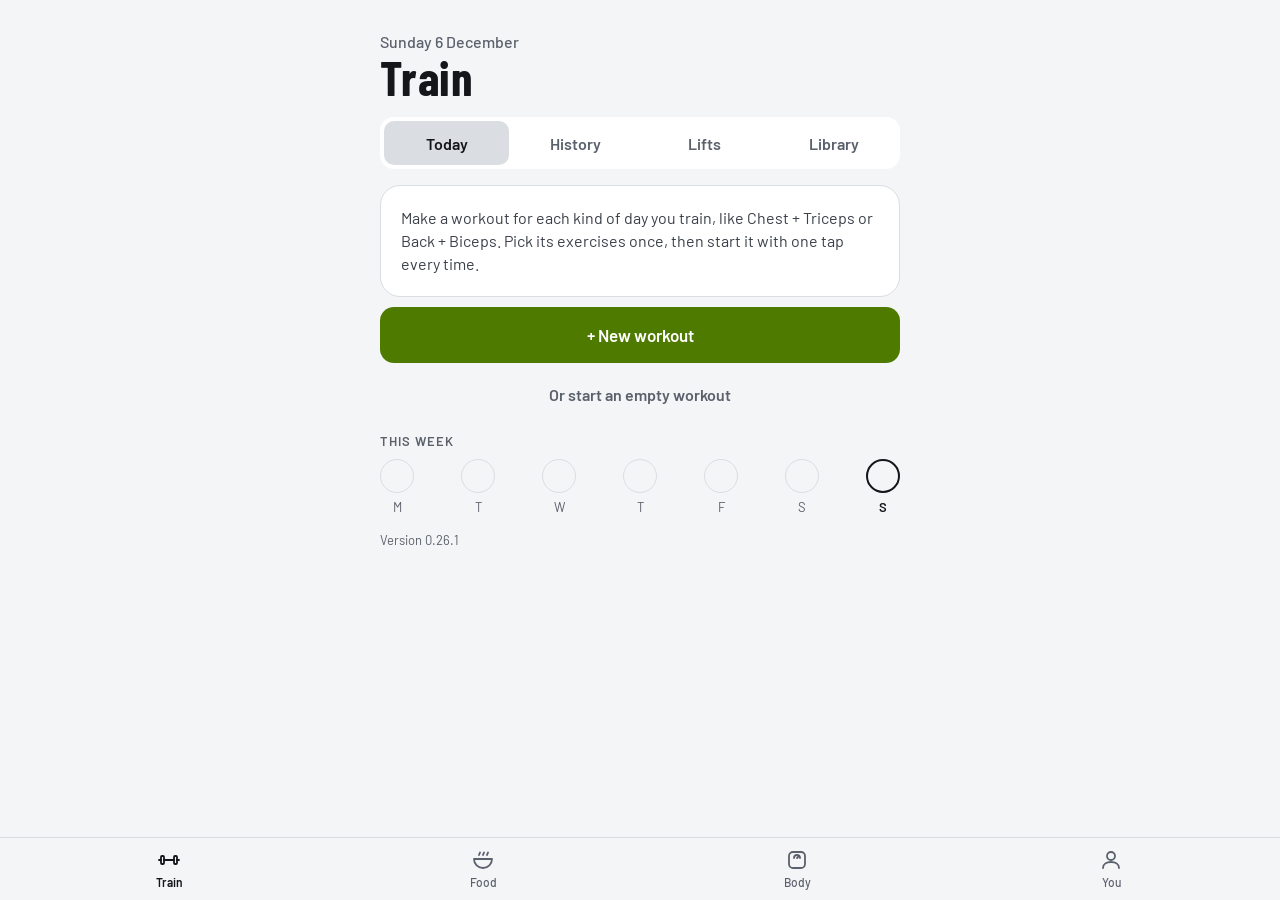
==== commit 7f303ca6: "v0.26.1: One type scale, set types spelled out, lighter Lifts toggle, readable Body date Font sizes " ====
--- a/index.html
+++ b/index.html
@@ -36,6 +36,8 @@
 
 <style>
 /* ============ TOKENS ============ */
+/* Type scale, use only these sizes: 12 13 16 17 22 (text), 26 34 48 68 (numbers and titles).
+   Corners: 8 (badges, thumbnails), 14 (buttons, inputs, tiles), 20 (cards, lists, sheets). */
 :root{
   --bg:#0E0F11;
   --surface:#17191D;
@@ -99,7 +101,7 @@
 .screen{padding:calc(var(--safe-top) + 12px) 20px 24px;display:flex;flex-direction:column;gap:16px;max-width:560px;margin:0 auto}
 
 /* ============ TYPE ============ */
-.date{font-size:15px;font-weight:500;color:var(--muted)}
+.date{font-size:16px;font-weight:500;color:var(--muted)}
 .title{margin:2px 0 0;font-family:var(--font-num);font-size:48px;font-weight:700;line-height:1;letter-spacing:0.01em}
 .eyebrow{font-size:13px;font-weight:600;letter-spacing:0.08em;color:var(--muted);text-transform:uppercase}
 .lead{font-size:16px;line-height:1.45;color:var(--text-2)}
@@ -117,7 +119,7 @@
 .banner{border-radius:20px;padding:14px 16px;display:flex;align-items:center;gap:12px}
 .banner .dot{width:10px;height:10px;border-radius:50%;flex:none}
 .banner-title{font-size:17px;font-weight:600}
-.banner-sub{font-size:14px;color:var(--text-2);margin-top:2px}
+.banner-sub{font-size:13px;color:var(--text-2);margin-top:2px}
 .banner.warn{background:var(--warn-bg);border:1px solid var(--warn-line)}
 .banner.warn .dot{background:var(--warn)}
 .banner.warn .banner-title{color:var(--warn)}
@@ -125,7 +127,7 @@
 .banner.ok .dot{background:var(--accent)}
 
 .stack{display:flex;flex-direction:column;gap:10px}
-.btn{height:56px;width:100%;border-radius:14px;font-size:18px;font-weight:600;display:flex;align-items:center;justify-content:center;gap:10px;border:none;touch-action:manipulation}
+.btn{height:56px;width:100%;border-radius:14px;font-size:17px;font-weight:600;display:flex;align-items:center;justify-content:center;gap:10px;border:none;touch-action:manipulation}
 .btn-primary{background:var(--accent);color:var(--on-accent)}
 .btn-secondary{background:transparent;border:1px solid var(--line-strong);color:var(--text)}
 .btn:active{opacity:0.8;transform:scale(0.99)}
@@ -137,21 +139,21 @@
 .switch[aria-checked="true"]{background-color:var(--accent);justify-content:flex-end}
 .switch[aria-checked="true"] span{background:var(--on-accent)}
 
-.chip-btn{min-width:64px;height:44px;padding:0 14px;border-radius:14px;border:1px solid var(--line-strong);background:transparent;color:var(--text);font-size:15px;font-weight:600;touch-action:manipulation}
-.text-btn{background:none;border:none;color:var(--muted);font-size:15px;font-weight:600;min-height:44px;padding:0 4px}
+.chip-btn{min-width:64px;height:44px;padding:0 14px;border-radius:14px;border:1px solid var(--line-strong);background:transparent;color:var(--text);font-size:16px;font-weight:600;touch-action:manipulation}
+.text-btn{background:none;border:none;color:var(--muted);font-size:16px;font-weight:600;min-height:44px;padding:0 4px}
 .text-btn.danger{color:var(--warn)}
 .warn-text{color:var(--warn)}
 .text-input{width:100%;height:52px;border-radius:14px;border:1px solid var(--line-strong);background:var(--raised);color:var(--text);font-size:17px;padding:0 14px}
 .text-input:focus{outline:2px solid var(--accent);outline-offset:-1px}
-.up-next{font-family:var(--font-num);font-size:58px;font-weight:700;line-height:0.95}
-.note-lg{font-size:14px;line-height:1.4;color:var(--muted)}
+.up-next{font-family:var(--font-num);font-size:48px;font-weight:700;line-height:0.95}
+.note-lg{font-size:13px;line-height:1.4;color:var(--muted)}
 .muted{color:var(--muted)}
 a.btn{text-decoration:none}
 
 /* ============ TODAY ============ */
 .kv{display:flex;justify-content:space-between;align-items:baseline;gap:12px}
-.kv > :first-child{font-size:15px;color:var(--muted)}
-.kv > :last-child{font-size:18px;font-weight:600;text-align:right}
+.kv > :first-child{font-size:16px;color:var(--muted)}
+.kv > :last-child{font-size:17px;font-weight:600;text-align:right}
 .accent{color:var(--accent)}
 .week{display:flex;justify-content:space-between}
 .day{display:flex;flex-direction:column;align-items:center;gap:6px}
@@ -166,10 +168,10 @@
 .recent-row:last-child{border-bottom:none}
 .recent-name{font-size:17px;font-weight:600}
 .recent-vals{display:flex;align-items:baseline;gap:10px;font-size:17px;font-weight:600;white-space:nowrap}
-.recent-vals .muted{font-size:14px;font-weight:500}
+.recent-vals .muted{font-size:13px;font-weight:500}
 .muscles{display:flex;flex-direction:column;gap:8px}
 .muscle-row{display:grid;grid-template-columns:110px 1fr 36px;align-items:center;gap:10px;min-height:24px}
-.muscle-name{font-size:15px;color:var(--text-2);white-space:nowrap;overflow:hidden;text-overflow:ellipsis}
+.muscle-name{font-size:16px;color:var(--text-2);white-space:nowrap;overflow:hidden;text-overflow:ellipsis}
 .muscle-track{height:8px;border-radius:4px;background:var(--surface)}
 .muscle-bar{height:8px;border-radius:4px;background:var(--text-2);min-width:4px}
 .weeks{display:flex;align-items:flex-end;gap:8px;height:84px}
@@ -177,11 +179,11 @@
 .wk-n{font-family:var(--font-num);font-size:16px;font-weight:600;color:var(--muted);min-height:18px}
 .wk-bar{width:100%;border-radius:4px;background:var(--line)}
 .wk-bar.now{background:var(--text-2)}
-.muscle-n{font-family:var(--font-num);font-size:20px;font-weight:700;text-align:right}
+.muscle-n{font-family:var(--font-num);font-size:22px;font-weight:700;text-align:right}
 .wo-head{display:flex;align-items:center;justify-content:space-between;gap:12px}
 .wo-head .text-btn{display:flex;align-items:center;margin-right:-4px}
 .wo-name{font-family:var(--font-num);font-size:34px;font-weight:700;line-height:1;min-width:0;overflow:hidden;text-overflow:ellipsis;white-space:nowrap}
-.wo-ex{font-size:15px;line-height:1.4;color:var(--text-2)}
+.wo-ex{font-size:16px;line-height:1.4;color:var(--text-2)}
 .today .text-btn[data-act=start-empty]{align-self:center}
 .up-card{gap:8px}
 .up-card .btn{margin-top:8px}
@@ -192,7 +194,7 @@
 .wo-line small{font-size:13px;color:var(--muted)}
 
 /* Today / History / Lifts / Library switch at the top of every Train screen */
-.train-nav a{flex:1;min-height:44px;display:flex;align-items:center;justify-content:center;border-radius:10px;color:var(--muted);font-size:15px;font-weight:600}
+.train-nav a{flex:1;min-height:44px;display:flex;align-items:center;justify-content:center;border-radius:10px;color:var(--muted);font-size:16px;font-weight:600}
 .train-nav a[aria-current="page"]{background:var(--line);color:var(--text)}
 
 /* ============ WORKOUT EDITOR ============ */
@@ -205,7 +207,7 @@
 .wo-row .wk-icon{justify-content:center;color:var(--muted)}
 .wk-icon:disabled{opacity:0.3}
 .pick-list{display:flex;flex-wrap:wrap;gap:8px}
-.copy-row{display:flex;flex-direction:column;align-items:flex-start;gap:2px;min-height:56px;padding:10px 14px;border-radius:14px;border:1px solid var(--line-strong);background:transparent;text-align:left;font-size:15px;font-weight:600}
+.copy-row{display:flex;flex-direction:column;align-items:flex-start;gap:2px;min-height:56px;padding:10px 14px;border-radius:14px;border:1px solid var(--line-strong);background:transparent;text-align:left;font-size:16px;font-weight:600}
 .copy-row .muted{font-size:13px;font-weight:500}
 
 /* ============ HISTORY ============ */
@@ -218,20 +220,20 @@
 .hist-card{background:var(--surface);border:1px solid var(--line);border-radius:20px;display:flex;flex-direction:column}
 .hist-main{display:flex;flex-direction:column;gap:8px;padding:14px 16px;background:none;border:none;text-align:left;width:100%}
 .hist-head{display:flex;justify-content:space-between;align-items:baseline;gap:12px}
-.hist-head .muted{font-size:14px;white-space:nowrap}
+.hist-head .muted{font-size:13px;white-space:nowrap}
 .hist-title{font-size:17px;font-weight:600}
-.hist-row{display:flex;justify-content:space-between;align-items:center;gap:12px;font-size:15px}
+.hist-row{display:flex;justify-content:space-between;align-items:center;gap:12px;font-size:16px}
 .hist-ex{display:flex;align-items:center;gap:8px;color:var(--muted)}
 .hist-set{font-weight:600;white-space:nowrap}
 .stall{height:20px;padding:0 7px;border-radius:8px;background:var(--warn);color:var(--on-accent);font-size:12px;font-weight:700;display:inline-flex;align-items:center}
 .pr{height:20px;padding:0 7px;border-radius:8px;background:var(--accent);color:var(--on-accent);font-size:12px;font-weight:700;display:inline-flex;align-items:center}
-.hist-sets{display:flex;flex-wrap:wrap;gap:4px 14px;font-size:14px;color:var(--text-2);margin:-2px 0 4px}
-.hist-sets b{font-size:11px;color:var(--muted);font-weight:700;margin-right:2px}
+.hist-sets{display:flex;flex-wrap:wrap;gap:4px 14px;font-size:13px;color:var(--text-2);margin:-2px 0 4px}
+.hist-sets b{font-size:12px;color:var(--muted);font-weight:600;margin-right:2px}
 .hist-actions{display:flex;justify-content:space-between;flex-wrap:wrap;margin:-6px 12px 6px}
 .hist-detail{display:flex;flex-direction:column;gap:8px;padding:0 16px 8px}
 .hist-detail .hist-sets{margin:0 0 4px;gap:6px}
-.set-chip{min-height:44px;padding:0 12px;border-radius:14px;border:1px solid var(--line-strong);background:var(--raised);color:var(--text);font-size:15px;font-weight:600}
-.set-chip b{font-size:11px;color:var(--muted);margin-right:4px}
+.set-chip{min-height:44px;padding:0 12px;border-radius:14px;border:1px solid var(--line-strong);background:var(--raised);color:var(--text);font-size:16px;font-weight:600}
+.set-chip b{font-size:12px;color:var(--muted);margin-right:4px}
 .hist-actions a.text-btn{display:flex;align-items:center}
 
 /* ============ LIFT PROGRESS ============ */
@@ -242,20 +244,20 @@
 .e1rm-row{display:flex;align-items:flex-end;justify-content:space-between;gap:12px}
 .e1rm-big{display:flex;align-items:baseline;gap:6px;font-family:var(--font-num);font-size:68px;font-weight:700;line-height:1}
 .e1rm-big .unit{font-family:var(--font-body);font-size:22px;font-weight:500;color:var(--muted)}
-.change-pill{height:32px;padding:0 12px;border-radius:16px;background:var(--raised);color:var(--text);font-size:14px;font-weight:600;display:flex;align-items:center;margin-bottom:10px;white-space:nowrap}
+.change-pill{height:32px;padding:0 12px;border-radius:16px;background:var(--raised);color:var(--text);font-size:13px;font-weight:600;display:flex;align-items:center;margin-bottom:10px;white-space:nowrap}
 .change-pill.down{background:var(--warn-bg);color:var(--warn)}
 .ov-row{width:100%;background:none;border:0;border-bottom:1px solid var(--line);color:inherit;font:inherit;text-align:left;padding:6px 0;min-height:56px}
 .ov-row:last-child{border-bottom:none}
 .ov-name{display:flex;flex-direction:column;gap:2px;min-width:0}
 .ov-pill{margin:0;flex:none}
 .ov-stall{font-size:12px;font-weight:700;color:var(--warn);margin-left:6px}
-.ov-note{font-size:14px}
+.ov-note{font-size:13px}
 .split-add{display:flex;align-items:center;gap:10px}
 .split-add select{flex:1;min-width:0}
 .segmented{display:flex;gap:4px;background:var(--surface);border-radius:14px;padding:4px}
-.segmented button{flex:1;height:44px;border:none;border-radius:10px;background:transparent;color:var(--muted);font-size:15px;font-weight:600}
+.segmented button{flex:1;height:44px;border:none;border-radius:10px;background:transparent;color:var(--muted);font-size:16px;font-weight:600}
 .segmented button[aria-pressed="true"]{background:var(--line);color:var(--text)}
-.lib-banner{display:flex;align-items:center;justify-content:space-between;gap:12px;background:var(--accent-soft);color:var(--accent);border-radius:14px;padding:6px 6px 6px 14px;font-size:15px;min-height:48px}
+.lib-banner{display:flex;align-items:center;justify-content:space-between;gap:12px;background:var(--accent-soft);color:var(--accent);border-radius:14px;padding:6px 6px 6px 14px;font-size:16px;min-height:48px}
 .lib-banner b{font-weight:700}
 .lib-banner .text-btn{min-width:56px;color:var(--accent);font-weight:700}
 .lib-groups{display:flex;flex-wrap:wrap;gap:8px}
@@ -282,12 +284,12 @@
 .lib-steps{margin:0;padding-left:22px;display:flex;flex-direction:column;gap:10px;font-size:16px;line-height:1.45}
 .chart{display:block;overflow:visible}
 .c-grid{stroke:var(--line);stroke-width:1}
-.c-text{fill:var(--muted);font-size:11px;font-family:var(--font-body)}
+.c-text{fill:var(--muted);font-size:12px;font-family:var(--font-body)}
 .c-trend{stroke:var(--trend);stroke-width:1.5;stroke-dasharray:4 4}
 .c-line{fill:none;stroke:var(--text);stroke-width:2.5;stroke-linecap:round;stroke-linejoin:round}
 .c-dot{fill:var(--text)}
 .c-last{fill:var(--accent)}
-.chart-empty{height:150px;display:flex;align-items:center;justify-content:center;color:var(--muted);font-size:15px}
+.chart-empty{height:150px;display:flex;align-items:center;justify-content:center;color:var(--muted);font-size:16px}
 .tiles{display:flex;gap:10px}
 .tile{flex:1;min-width:0;background:var(--surface);border:1px solid var(--line);border-radius:14px;padding:12px;display:flex;flex-direction:column;gap:2px}
 .tile-label{font-size:12px;color:var(--muted)}
@@ -295,9 +297,9 @@
 .th-row{display:flex;align-items:center;justify-content:space-between;gap:12px;min-height:48px;border-bottom:1px solid var(--line)}
 .th-row:last-child{border-bottom:none}
 .th-left{display:flex;align-items:center;gap:10px}
-.th-date{font-size:15px;color:var(--muted);width:52px}
+.th-date{font-size:16px;color:var(--muted);width:52px}
 .th-set{font-size:17px;font-weight:600;white-space:nowrap}
-.th-row .muted{font-size:14px;white-space:nowrap}
+.th-row .muted{font-size:13px;white-space:nowrap}
 
 /* ============ ACTIVE WORKOUT ============ */
 .no-tabs #tabs{display:none}
@@ -306,15 +308,15 @@
 .wk-head{display:flex;align-items:center;justify-content:space-between;min-height:52px;gap:8px}
 .wk-icon{width:44px;height:44px;display:flex;align-items:center;justify-content:flex-start;color:var(--text);background:none;border:none;padding:0;flex:none}
 .wk-title{flex:1;min-width:0;background:none;border:none;padding:0;display:flex;flex-direction:column;align-items:center}
-.wk-name{font-family:var(--font-num);font-size:32px;font-weight:700;line-height:1;max-width:100%;overflow:hidden;text-overflow:ellipsis;white-space:nowrap}
+.wk-name{font-family:var(--font-num);font-size:34px;font-weight:700;line-height:1;max-width:100%;overflow:hidden;text-overflow:ellipsis;white-space:nowrap}
 .wk-sub{font-size:13px;color:var(--muted);margin-top:2px;font-variant-numeric:tabular-nums}
 .wk-finish{min-width:44px;height:44px;background:none;border:none;padding:0;font-size:16px;font-weight:600;color:var(--accent);flex:none;text-align:right}
-.wk-last{font-size:14px;color:var(--muted)}
+.wk-last{font-size:13px;color:var(--muted)}
 
 .rest-card{background:var(--surface);border:1px solid var(--line);border-radius:20px;padding:12px 16px 14px;display:flex;flex-direction:column;gap:10px;transition:background .2s}
 .rest-top{display:flex;align-items:center;justify-content:space-between;gap:8px}
 .rest-read{display:flex;align-items:baseline;gap:10px}
-.rest-label{font-size:12px;font-weight:600;letter-spacing:0.08em;color:var(--muted)}
+.rest-label{font-size:12px;font-weight:600;color:var(--muted)}
 .rest-time{font-family:var(--font-num);font-size:34px;font-weight:700;line-height:1;color:var(--accent);font-variant-numeric:tabular-nums}
 .rest-btns{display:flex;gap:8px}
 .rest-track{height:4px;border-radius:2px;background:var(--line)}
@@ -327,39 +329,39 @@
 @keyframes rest-pulse{50%{transform:scale(1.02)}}
 
 .sets{display:flex;flex-direction:column;gap:4px}
-.set-head,.set-main{display:grid;grid-template-columns:44px 1fr 1fr;column-gap:10px;align-items:center}
-.set-head{grid-template-columns:44px 1fr 1fr 44px;font-size:12px;font-weight:600;letter-spacing:0.08em;color:var(--muted)}
+.set-head,.set-main{display:grid;grid-template-columns:72px 1fr 1fr;column-gap:10px;align-items:center}
+.set-head{grid-template-columns:72px 1fr 1fr 44px;font-size:12px;font-weight:600;color:var(--muted)}
 .set-row{display:flex;align-items:center;gap:10px;min-height:52px}
 .set-main{flex:1;min-height:48px;background:none;border:none;padding:0;text-align:left;color:var(--muted)}
 .set-row.done .set-main{color:var(--text-2)}
-.badge small{font-size:10px;margin-left:1px}
-.badge{min-width:36px;padding:0 4px;height:24px;border-radius:8px;background:var(--raised);font-size:12px;font-weight:600;display:flex;align-items:center;justify-content:center;color:inherit}
+.badge small{font-size:12px;margin-left:1px}
+.badge{justify-self:start;max-width:72px;padding:0 8px;height:24px;border-radius:8px;background:var(--raised);font-size:12px;font-weight:600;display:flex;align-items:center;justify-content:center;color:inherit;white-space:nowrap}
 .set-num{font-family:var(--font-num);font-size:26px;font-weight:600;line-height:1}
-.fail-mark{font-family:var(--font-body);font-size:11px;font-weight:700;color:var(--accent);margin-left:6px;vertical-align:super}
+.fail-mark{font-family:var(--font-body);font-size:12px;font-weight:700;color:var(--accent);margin-left:6px;vertical-align:super}
 .tick{width:44px;height:44px;border-radius:50%;flex:none;display:flex;align-items:center;justify-content:center;background:transparent;border:1.5px solid var(--line-strong);padding:0;touch-action:manipulation}
 .tick.done{background:var(--accent);border-color:var(--accent);color:var(--on-accent)}
 
 .set-editor{background:var(--surface);border:1.5px solid var(--line-strong);border-radius:20px;padding:14px;display:flex;flex-direction:column;gap:10px;margin:4px 0}
 .ed-top{display:flex;align-items:center;justify-content:space-between;gap:8px;min-height:44px}
-.ed-badge{height:28px;padding:0 12px;border-radius:8px;background:var(--raised);color:var(--text);font-size:13px;font-weight:700;letter-spacing:0.06em;display:flex;align-items:center}
-.fail-btn{height:44px;padding:0 14px;border-radius:14px;border:1px solid var(--line-strong);background:transparent;color:var(--muted);font-size:14px;font-weight:600;display:flex;align-items:center;gap:8px}
+.ed-badge{height:28px;padding:0 12px;border-radius:8px;background:var(--raised);color:var(--text);font-size:13px;font-weight:700;display:flex;align-items:center}
+.fail-btn{height:44px;padding:0 14px;border-radius:14px;border:1px solid var(--line-strong);background:transparent;color:var(--muted);font-size:13px;font-weight:600;display:flex;align-items:center;gap:8px}
 .fail-btn[aria-pressed="true"]{border-color:var(--accent);color:var(--accent)}
 .stepper{display:flex;align-items:center;gap:8px}
-.st-label{width:44px;font-size:12px;font-weight:600;letter-spacing:0.08em;color:var(--muted);flex:none}
+.st-label{width:44px;font-size:12px;font-weight:600;color:var(--muted);flex:none}
 .st-btn{width:52px;height:52px;border-radius:14px;border:none;background:var(--raised);color:var(--text);display:flex;align-items:center;justify-content:center;flex:none;touch-action:manipulation}
 .st-btn:active{background:var(--line-strong)}
-.st-val{flex:1;min-width:0;width:100%;text-align:center;font-family:var(--font-num);font-size:50px;font-weight:700;line-height:1;background:transparent;border:none;color:var(--text);padding:0;border-radius:10px}
+.st-val{flex:1;min-width:0;width:100%;text-align:center;font-family:var(--font-num);font-size:48px;font-weight:700;line-height:1;background:transparent;border:none;color:var(--text);padding:0;border-radius:10px}
 .st-val:focus{outline:2px solid var(--accent);outline-offset:2px}
-.live{display:flex;flex-wrap:wrap;justify-content:space-between;align-items:baseline;gap:2px 12px;font-size:14px;min-height:20px}
+.live{display:flex;flex-wrap:wrap;justify-content:space-between;align-items:baseline;gap:2px 12px;font-size:13px;min-height:20px}
 .live-e1rm{color:var(--accent);font-weight:600}
 .summary{flex:1 0 100%;display:grid;grid-template-columns:repeat(auto-fit,minmax(0,1fr));gap:8px}
 .sum-tile{background:var(--raised);border-radius:14px;padding:8px 6px;text-align:center;display:flex;flex-direction:column;gap:1px}
 .sum-tile small{font-size:12px;color:var(--muted)}
-.sum-tile b{font-family:var(--font-num);font-size:28px;font-weight:600;line-height:1.1}
+.sum-tile b{font-family:var(--font-num);font-size:26px;font-weight:600;line-height:1.1}
 .sum-tile span{font-size:13px;color:var(--muted);min-height:16px}
 .sum-tile.up b,.sum-tile.up span{color:var(--accent)}
 .sum-tile.down span{color:var(--warn)}
-.targets-toggle{flex:1 0 100%;min-height:44px;border-radius:14px;border:1px solid var(--line-strong);background:transparent;color:var(--text);font-size:15px;font-weight:600}
+.targets-toggle{flex:1 0 100%;min-height:44px;border-radius:14px;border:1px solid var(--line-strong);background:transparent;color:var(--text);font-size:16px;font-weight:600}
 .targets-toggle[aria-expanded=true]{background:var(--raised)}
 .targets{flex:1 0 100%;display:flex;flex-wrap:wrap;align-items:center;gap:8px;margin-top:6px}
 .targets-label{font-size:13px;color:var(--muted);width:100%}
@@ -368,7 +370,7 @@
 .set-editor .text-btn{align-self:center;margin-top:-4px}
 
 .add-sets{display:flex;gap:8px;margin-top:2px}
-.wk-next{display:flex;align-items:center;justify-content:space-between;min-height:52px;margin-top:8px;padding:0 4px;border:none;border-top:1px solid var(--line);background:none;font-size:15px;color:var(--muted);width:100%;text-align:left}
+.wk-next{display:flex;align-items:center;justify-content:space-between;min-height:52px;margin-top:8px;padding:0 4px;border:none;border-top:1px solid var(--line);background:none;font-size:16px;color:var(--muted);width:100%;text-align:left}
 
 /* ============ SHEET ============ */
 .sheet-backdrop{position:fixed;inset:0;background:rgba(0,0,0,.55);z-index:20}
@@ -378,11 +380,11 @@
 .sheet-row{display:flex;align-items:center;gap:8px;border-bottom:1px solid var(--line)}
 .sheet-row.current .sheet-jump span:first-child{color:var(--accent)}
 .sheet-jump{flex:1;min-height:52px;display:flex;align-items:center;justify-content:space-between;gap:12px;background:none;border:none;padding:0;font-size:17px;font-weight:600;text-align:left}
-.sheet-jump .muted{font-size:14px;font-weight:500}
+.sheet-jump .muted{font-size:13px;font-weight:500}
 .sheet .wk-icon{justify-content:center;color:var(--muted)}
 .equip{display:flex;flex-wrap:wrap;gap:8px}
 .equip-chip input{position:absolute;opacity:0;pointer-events:none}
-.equip-chip span{display:flex;align-items:center;height:44px;padding:0 14px;border-radius:14px;border:1px solid var(--line-strong);font-size:15px;font-weight:600;color:var(--muted)}
+.equip-chip span{display:flex;align-items:center;height:44px;padding:0 14px;border-radius:14px;border:1px solid var(--line-strong);font-size:16px;font-weight:600;color:var(--muted)}
 .equip-chip input:checked + span{border-color:var(--text);color:var(--text)}
 .equip-chip input:focus-visible + span{outline:2px solid var(--accent)}
 .ex-form{display:flex;flex-direction:column;gap:10px}
@@ -390,17 +392,17 @@
 .field-label{font-size:13px;font-weight:600;letter-spacing:0.04em;color:var(--muted);margin-top:4px}
 .field-label .muted{font-weight:500;letter-spacing:0}
 .more{border-top:1px solid var(--line);border-bottom:1px solid var(--line)}
-.more summary{min-height:48px;display:flex;align-items:center;font-size:15px;font-weight:600;color:var(--text-2);cursor:pointer;list-style:none}
+.more summary{min-height:48px;display:flex;align-items:center;font-size:16px;font-weight:600;color:var(--text-2);cursor:pointer;list-style:none}
 .more summary::-webkit-details-marker{display:none}
 .more summary::after{content:'+';margin-left:auto;font-size:22px;color:var(--muted)}
 .more[open] summary::after{content:'−'}
 .more-body{display:flex;flex-direction:column;gap:10px;padding-bottom:14px}
-.ex-form .equip-chip span{height:40px;padding:0 12px;font-size:14px}
+.ex-form .equip-chip span{height:40px;padding:0 12px;font-size:13px}
 .check-row{display:flex;align-items:center;gap:12px;min-height:48px;font-size:16px}
 .check-row input{width:22px;height:22px;accent-color:var(--accent)}
 .ex-form:not(:has(input[name=equipment][value=cable]:checked)) .only-cable{display:none}
 .ex-form:not(:has(input[name=equipment]:is([value=barbell],[value=ezbar],[value=trapbar],[value=smith],[value=plate-loaded]):checked)) .only-plates{display:none}
-.ex-details{display:flex;flex-wrap:wrap;align-items:baseline;gap:2px 10px;width:100%;min-height:44px;padding:8px 0;background:none;border:none;text-align:left;font-size:14px;line-height:1.4;color:var(--text-2)}
+.ex-details{display:flex;flex-wrap:wrap;align-items:baseline;gap:2px 10px;width:100%;min-height:44px;padding:8px 0;background:none;border:none;text-align:left;font-size:13px;line-height:1.4;color:var(--text-2)}
 .ex-line{flex:1 1 200px}
 .ex-setup{order:3;flex-basis:100%;color:var(--warn)}
 .ex-edit{color:var(--muted);font-weight:600}
@@ -420,17 +422,21 @@
 .day-nav .chip-btn:disabled{opacity:.35}
 .day-nav-label{font-family:var(--font-num);font-size:26px;font-weight:700}
 .food-total{display:flex;align-items:baseline;gap:6px}
-.big-kcal{font-family:var(--font-num);font-size:44px;font-weight:700;line-height:1}
+.big-kcal{font-family:var(--font-num);font-size:48px;font-weight:700;line-height:1}
 .food-list{padding:0 8px 0 16px}
 .food-row{display:flex;align-items:center;gap:8px;min-height:56px;border-bottom:1px solid var(--line)}
 .food-row:last-child{border-bottom:none}
 .food-main{flex:1;min-width:0;display:flex;flex-direction:column}
 .food-name{font-size:16px;font-weight:600;overflow-wrap:anywhere}
 .food-kcal{font-family:var(--font-num);font-size:22px;font-weight:700}
-.food-save{align-self:flex-start;min-height:32px;padding:0;font-size:13px;color:var(--text-2)}
+.food-save{align-self:flex-start;min-height:44px;margin:-6px 0 -8px;padding:0;font-size:13px;color:var(--text-2)}
 .food-meal{flex:1;min-width:0;min-height:56px;display:flex;flex-direction:column;align-items:flex-start;justify-content:center;gap:1px;background:none;border:none;padding:0;text-align:left;color:var(--text)}
 .food-meal .muted{font-size:13px}
 .food-quick{display:grid;grid-template-columns:1fr 96px;gap:8px}
+/* Native date picker kept invisible over a readable label, so iOS opens its own wheel on tap. */
+.date-pick{position:relative;display:flex;align-items:center}
+.date-pick:focus-within{outline:2px solid var(--accent);outline-offset:-1px}
+.date-pick input{position:absolute;inset:0;width:100%;height:100%;opacity:0;font-size:16px;border:0;-webkit-appearance:none;appearance:none}
 .food-row > .text-btn{min-width:48px;min-height:48px}
 
 /* ============ TAB BAR ============ */
@@ -444,17 +450,17 @@
 a.banner{text-decoration:none;color:inherit}
 
 /* ============ TOAST ============ */
-#toast{position:fixed;left:16px;right:16px;bottom:calc(var(--tabs-bottom) + 70px);margin:0 auto;max-width:420px;background:var(--raised);border:1px solid var(--line-strong);color:var(--text);border-radius:14px;padding:14px 16px;font-size:15px;line-height:1.4;opacity:0;transform:translateY(8px);transition:opacity .2s,transform .2s;pointer-events:none;z-index:10}
+#toast{position:fixed;left:16px;right:16px;bottom:calc(var(--tabs-bottom) + 70px);margin:0 auto;max-width:420px;background:var(--raised);border:1px solid var(--line-strong);color:var(--text);border-radius:14px;padding:14px 16px;font-size:16px;line-height:1.4;opacity:0;transform:translateY(8px);transition:opacity .2s,transform .2s;pointer-events:none;z-index:10}
 #toast.show{opacity:1;transform:none}
 
 /* ============ PR FLASH ============ */
 #flash{position:fixed;left:16px;right:16px;top:calc(var(--safe-top) + 8px);margin:0 auto;max-width:420px;z-index:30;background:var(--accent);color:var(--on-accent);border-radius:20px;padding:16px 18px;box-shadow:0 10px 30px rgba(0,0,0,.5);cursor:pointer}
 #flash[hidden]{display:none}
 #flash.show{animation:flash-pop .45s cubic-bezier(.2,1.4,.4,1)}
-.flash-title{font-family:var(--font-num);font-size:40px;font-weight:700;line-height:1;letter-spacing:0.02em}
+.flash-title{font-family:var(--font-num);font-size:48px;font-weight:700;line-height:1;letter-spacing:0.02em}
 .flash-sub{font-size:16px;font-weight:600;margin-top:4px}
 @keyframes flash-pop{from{opacity:0;transform:translateY(-12px) scale(.9)}}
-.pr-mark{font-family:var(--font-body);font-size:11px;font-weight:700;color:var(--on-accent);background:var(--accent);border-radius:5px;padding:1px 5px;margin-left:6px;vertical-align:super}
+.pr-mark{font-family:var(--font-body);font-size:12px;font-weight:700;color:var(--on-accent);background:var(--accent);border-radius:5px;padding:1px 5px;margin-left:6px;vertical-align:super}
 @media (prefers-reduced-motion:reduce){#flash.show{animation:none}}
 
 /* Immersive home-screen app: no rubber-band or pull-to-refresh, no double-tap zoom,
@@ -491,8 +497,8 @@
 
 <script>
 /* Release routine: bump these, bump CACHE in sw.js, run the tests, push to main. */
-var APP_VERSION = "0.26.0";
-var APP_WHATS_NEW = "New layout: four tabs (Train, Food, Body, You). Today, History, Lifts and Library sit at the top of Train, and the workout you're due next has its own card.";
+var APP_VERSION = "0.26.1";
+var APP_WHATS_NEW = "New layout: four tabs (Train, Food, Body, You), with the workout you're due next in its own card. Set types are spelled out (Warm-up, Set, Back-off) and Body shows dates as \"Today\" or \"Tue 10 Nov\".";
 </script>
 <script type="module" src="src/app.js"></script>
 </body>
